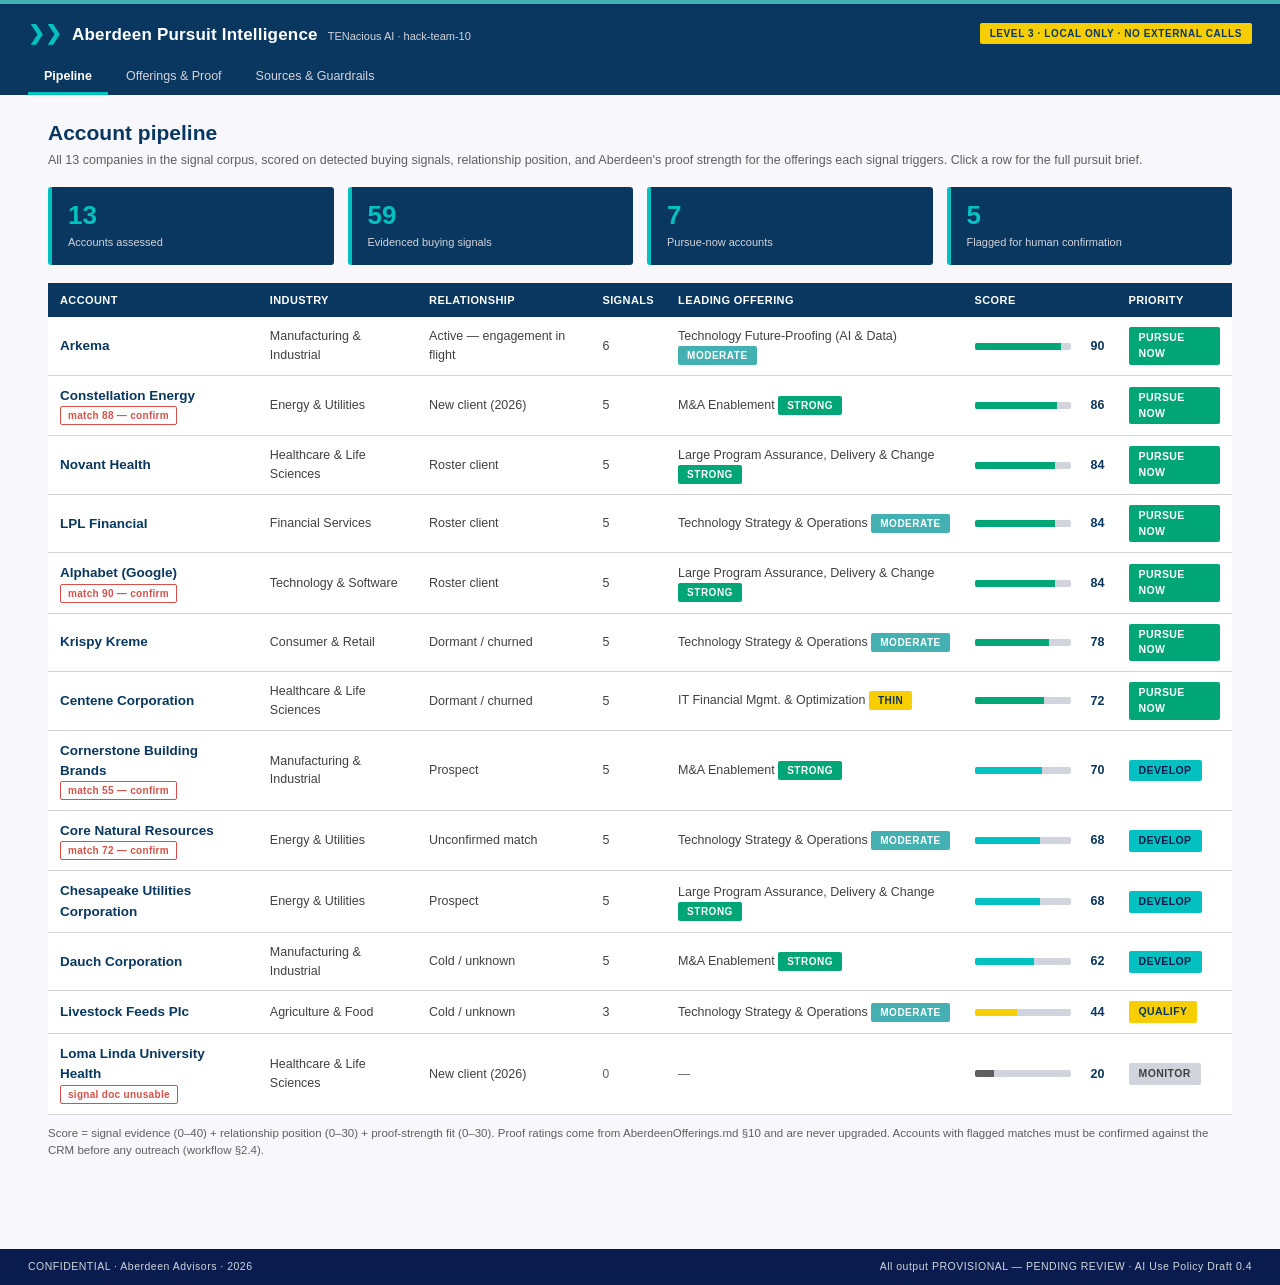
==== app/index.html @ d362ae31 "Add the pursuit intelligence app Working application for the challenge in the root README, built ent" ====
<!DOCTYPE html>
<html lang="en">
<head>
  <meta charset="UTF-8" />
  <meta name="viewport" content="width=device-width, initial-scale=1.0" />
  <title>Aberdeen Pursuit Intelligence</title>
  <link rel="stylesheet" href="styles.css" />
</head>
<body>
  <header class="topbar">
    <div class="topbar-row">
      <div class="brandmark">
        <span class="chev">&#10095;&#10095;</span>
        <h1>Aberdeen Pursuit Intelligence</h1>
        <span class="sub">TENacious AI &middot; hack-team-10</span>
      </div>
      <span class="level3">LEVEL 3 &middot; LOCAL ONLY &middot; NO EXTERNAL CALLS</span>
    </div>
    <nav class="tabs" id="tabs">
      <button class="tab active" data-view="dashboard">Pipeline</button>
      <button class="tab" data-view="offerings">Offerings &amp; Proof</button>
      <button class="tab" data-view="sources">Sources &amp; Guardrails</button>
    </nav>
  </header>

  <main class="container" id="main"></main>

  <footer class="confid">
    <span>CONFIDENTIAL &middot; Aberdeen Advisors &middot; 2026</span>
    <span>All output PROVISIONAL — PENDING REVIEW &middot; AI Use Policy Draft 0.4</span>
  </footer>

  <script src="data-aberdeen.js"></script>
  <script src="data-signals.js"></script>
  <script src="app.js"></script>
</body>
</html>
---- app/styles.css ----
/* Aberdeen Pursuit Intelligence — CURRENT brand system (SKILL.md §2.1)
   Flat, dense, navy-dominant, confident. No shadows, no gradients (except
   where a surface needs separation), no decoration. */

:root {
  --navy: #09375F;
  --navy-dark: #091C4D;
  --navy-mid: #094E78;
  --teal-heritage: #44B0B1;
  --teal-signal: #03C0C1;
  --teal-light: #E7F5F5;
  --amber: #F7CE01;
  --blue-cta: #027BCE;
  --white: #FFFFFF;
  --grey-light: #D1D4DD;
  --body: #404040;
  --grey-dark: #5F5F5F;
  --cyan: #03CBFF;
  --green: #00A676;
  --purple: #BD8CFF;
  --red: #D85049;
  --bg: #F7F7FC;
  --font: "Poppins", "Montserrat", "Segoe UI", Calibri, sans-serif;
}

* { margin: 0; padding: 0; box-sizing: border-box; }

body {
  font-family: var(--font);
  color: var(--body);
  background: var(--bg);
  font-size: 13.5px;
  line-height: 1.5;
}

/* ---------- header ---------- */
.topbar {
  background: var(--navy);
  color: var(--white);
  border-top: 4px solid var(--teal-heritage);
  padding: 14px 28px 0;
}
.topbar-row { display: flex; align-items: center; gap: 16px; }
.brandmark { display: flex; align-items: baseline; gap: 10px; }
.brandmark .chev { color: var(--teal-signal); font-weight: 700; font-size: 20px; }
.brandmark h1 { font-size: 17px; font-weight: 600; letter-spacing: .2px; }
.brandmark .sub { font-size: 11px; color: var(--grey-light); font-weight: 400; }
.level3 {
  margin-left: auto; font-size: 10px; font-weight: 600; letter-spacing: .6px;
  color: var(--navy); background: var(--amber); padding: 3px 10px; border-radius: 2px;
}
.tabs { display: flex; gap: 2px; margin-top: 12px; }
.tab {
  background: transparent; border: none; color: var(--grey-light);
  font-family: var(--font); font-size: 12.5px; font-weight: 500;
  padding: 9px 16px; cursor: pointer; border-bottom: 3px solid transparent;
}
.tab:hover { color: var(--white); }
.tab.active { color: var(--white); border-bottom-color: var(--teal-signal); font-weight: 600; }

.container { max-width: 1240px; margin: 0 auto; padding: 22px 28px 60px; }

/* ---------- generic ---------- */
h2.viewtitle { color: var(--navy); font-size: 21px; font-weight: 600; margin-bottom: 2px; }
.viewsub { color: var(--grey-dark); font-size: 12.5px; margin-bottom: 18px; }
.card {
  background: var(--white); border: 1px solid var(--grey-light);
  border-radius: 3px; padding: 16px 18px; margin-bottom: 14px;
}
.card h3 {
  color: var(--navy); font-size: 13px; font-weight: 600; text-transform: uppercase;
  letter-spacing: .5px; margin-bottom: 10px; padding-bottom: 6px;
  border-bottom: 2px solid var(--teal-heritage);
}
.grid2 { display: grid; grid-template-columns: 1fr 1fr; gap: 14px; align-items: start; }
.grid3 { display: grid; grid-template-columns: repeat(3, 1fr); gap: 14px; }
@media (max-width: 900px) { .grid2, .grid3 { grid-template-columns: 1fr; } }

.muted { color: var(--grey-dark); font-size: 12px; }
.small { font-size: 11.5px; }

/* ---------- chips & badges ---------- */
.chip {
  display: inline-block; font-size: 10px; font-weight: 600; letter-spacing: .4px;
  padding: 2px 8px; border-radius: 2px; text-transform: uppercase; white-space: nowrap;
}
.chip.filing        { background: var(--navy); color: var(--white); }
.chip.pressrelease  { background: var(--navy-mid); color: var(--white); }
.chip.digest        { background: var(--grey-light); color: var(--body); }
.chip.instruction   { background: var(--teal-heritage); color: var(--white); }
.chip.inference     { background: var(--white); color: var(--grey-dark); border: 1px dashed var(--grey-dark); }

.badge {
  display: inline-block; font-size: 10px; font-weight: 700; letter-spacing: .5px;
  padding: 2px 9px; border-radius: 2px;
}
.badge.STRONG   { background: var(--green); color: var(--white); }
.badge.MODERATE { background: var(--teal-heritage); color: var(--white); }
.badge.THIN     { background: var(--amber); color: var(--navy); }
.badge.NONE     { background: var(--red); color: var(--white); }

.tier {
  display: inline-block; font-size: 10.5px; font-weight: 700; letter-spacing: .4px;
  padding: 3px 10px; border-radius: 2px; text-transform: uppercase;
}
.tier.pursue   { background: var(--green); color: var(--white); }
.tier.develop  { background: var(--teal-signal); color: var(--navy-dark); }
.tier.qualify  { background: var(--amber); color: var(--navy); }
.tier.monitor  { background: var(--grey-light); color: var(--body); }

.flag {
  display: inline-block; font-size: 10px; font-weight: 600; color: var(--red);
  border: 1px solid var(--red); padding: 1px 7px; border-radius: 2px; letter-spacing: .3px;
}

.delta-up { color: var(--green); font-weight: 600; }
.delta-down { color: var(--red); font-weight: 600; }
.delta-flat { color: var(--grey-dark); }

/* ---------- dashboard ---------- */
.statrow { display: grid; grid-template-columns: repeat(4, 1fr); gap: 14px; margin-bottom: 18px; }
@media (max-width: 900px) { .statrow { grid-template-columns: repeat(2, 1fr); } }
.stat {
  background: var(--navy); color: var(--white); border-radius: 3px;
  padding: 14px 16px; border-left: 4px solid var(--teal-signal);
}
.stat .v { font-size: 26px; font-weight: 700; color: var(--teal-signal); line-height: 1.15; }
.stat .l { font-size: 11px; color: var(--grey-light); margin-top: 3px; }

table.accounts { width: 100%; border-collapse: collapse; background: var(--white); }
table.accounts th {
  background: var(--navy); color: var(--white); text-align: left;
  font-size: 11px; font-weight: 600; letter-spacing: .4px; text-transform: uppercase;
  padding: 9px 12px;
}
table.accounts td { padding: 10px 12px; border-bottom: 1px solid var(--grey-light); vertical-align: middle; font-size: 12.5px; }
table.accounts tr.acct-row { cursor: pointer; }
table.accounts tr.acct-row:hover td { background: var(--teal-light); }
.acct-name { color: var(--navy); font-weight: 600; font-size: 13.5px; }
.scorebar-wrap { display: flex; align-items: center; gap: 8px; min-width: 130px; }
.scorebar { flex: 1; height: 7px; background: var(--grey-light); border-radius: 2px; overflow: hidden; }
.scorebar > div { height: 100%; }
.scoreval { font-weight: 700; color: var(--navy); width: 26px; text-align: right; }

/* ---------- account detail ---------- */
.backlink {
  background: none; border: none; color: var(--blue-cta); font-family: var(--font);
  font-size: 12.5px; cursor: pointer; padding: 0; margin-bottom: 12px;
}
.acct-header { border-left: 5px solid var(--teal-heritage); padding-left: 16px; margin-bottom: 16px; }
.acct-header h2 { color: var(--navy); font-size: 24px; font-weight: 600; }
.acct-header .meta { display: flex; flex-wrap: wrap; gap: 8px; margin-top: 6px; align-items: center; }
.playline { margin-top: 8px; font-size: 13.5px; color: var(--navy); font-weight: 500; }
.playline b { color: var(--teal-signal); }

.scorebreak { display: flex; gap: 0; border: 1px solid var(--grey-light); border-radius: 3px; overflow: hidden; margin-bottom: 14px; }
.scorebreak .seg { flex: 1; padding: 10px 14px; background: var(--white); border-right: 1px solid var(--grey-light); }
.scorebreak .seg:last-child { border-right: none; }
.scorebreak .seg .n { font-size: 20px; font-weight: 700; color: var(--navy); }
.scorebreak .seg .cap { font-size: 10.5px; color: var(--grey-dark); text-transform: uppercase; letter-spacing: .4px; }
.scorebreak .seg.total { background: var(--navy); }
.scorebreak .seg.total .n { color: var(--teal-signal); }
.scorebreak .seg.total .cap { color: var(--grey-light); }

.signal { border: 1px solid var(--grey-light); border-left: 4px solid var(--teal-heritage); border-radius: 2px; padding: 12px 14px; margin-bottom: 10px; background: var(--white); }
.signal .sig-head { display: flex; align-items: center; gap: 8px; flex-wrap: wrap; }
.signal .sig-title { font-weight: 600; color: var(--navy); font-size: 13.5px; }
.signal .evidence { margin-top: 5px; }
.signal .quote {
  margin-top: 7px; padding: 7px 12px; background: var(--teal-light);
  border-left: 3px solid var(--teal-signal); font-style: italic; font-size: 12.5px;
}
.signal .maps { margin-top: 7px; font-size: 12px; }
.signal .maps b { color: var(--navy-mid); }
.sig-src { font-size: 10.5px; color: var(--grey-dark); margin-left: auto; }

.finrow { display: flex; flex-wrap: wrap; gap: 10px; margin-bottom: 4px; }
.fin {
  background: var(--white); border: 1px solid var(--grey-light); border-radius: 2px;
  padding: 8px 12px; min-width: 120px;
}
.fin .fl { font-size: 10.5px; color: var(--grey-dark); text-transform: uppercase; letter-spacing: .3px; }
.fin .fv { font-size: 16px; font-weight: 700; color: var(--navy); }
.fin .fd { font-size: 11px; }

.offer-rec { border: 1px solid var(--grey-light); border-radius: 2px; padding: 12px 14px; margin-bottom: 10px; background: var(--white); }
.offer-rec .oh { display: flex; align-items: center; gap: 10px; flex-wrap: wrap; }
.offer-rec .oname { font-weight: 600; color: var(--navy); }
.offer-rec .osub { font-size: 11.5px; color: var(--grey-dark); }
.cred { margin-top: 8px; padding: 8px 12px; background: var(--bg); border-left: 3px solid var(--navy-mid); font-size: 12px; }
.cred .ct { color: var(--grey-dark); font-size: 11px; margin-top: 2px; }
.inflight { color: var(--red); font-weight: 600; font-size: 10.5px; letter-spacing: .3px; }

.gap {
  padding: 8px 12px; background: #FDF6DA; border: 1px solid var(--amber);
  border-radius: 2px; font-size: 12px; margin-bottom: 8px;
}
.gap b { color: var(--navy); }

dl.kv { display: grid; grid-template-columns: 160px 1fr; row-gap: 7px; column-gap: 12px; }
dl.kv dt { color: var(--grey-dark); font-size: 11.5px; text-transform: uppercase; letter-spacing: .3px; padding-top: 1px; }
dl.kv dd { font-size: 12.5px; }
.empty-field { color: var(--grey-dark); font-style: italic; }
.empty-field::before { content: "— "; }

.rolechips { display: flex; flex-wrap: wrap; gap: 6px; margin-top: 6px; }
.rolechip { background: var(--teal-light); color: var(--navy); font-size: 11px; font-weight: 500; padding: 3px 10px; border-radius: 10px; }

/* ---------- outreach ---------- */
.controls { display: flex; flex-wrap: wrap; gap: 12px; margin-bottom: 14px; align-items: flex-end; }
.control label { display: block; font-size: 10.5px; color: var(--grey-dark); text-transform: uppercase; letter-spacing: .4px; margin-bottom: 3px; }
.control select {
  font-family: var(--font); font-size: 12.5px; color: var(--body);
  padding: 7px 10px; border: 1px solid var(--grey-light); border-radius: 2px; background: var(--white);
  min-width: 180px;
}
.btn {
  font-family: var(--font); font-size: 12.5px; font-weight: 600; cursor: pointer;
  border: none; border-radius: 2px; padding: 9px 18px;
}
.btn.primary { background: var(--navy); color: var(--white); }
.btn.primary:hover { background: var(--navy-mid); }
.btn.ghost { background: var(--white); color: var(--navy); border: 1px solid var(--navy); }

.provisional {
  display: flex; align-items: center; gap: 10px;
  background: var(--amber); color: var(--navy); font-weight: 700; font-size: 11px;
  letter-spacing: .6px; padding: 7px 14px; border-radius: 2px 2px 0 0;
}
.draft {
  background: var(--white); border: 1px solid var(--amber); border-top: none;
  padding: 18px 22px; font-size: 13px; white-space: pre-wrap;
  font-family: var(--font); border-radius: 0 0 2px 2px;
}
.draft-meta { font-size: 11px; color: var(--grey-dark); margin-top: 8px; }

/* ---------- sources view ---------- */
table.srcs { width: 100%; border-collapse: collapse; background: var(--white); font-size: 12px; }
table.srcs th { background: var(--navy-mid); color: var(--white); text-align: left; padding: 8px 10px; font-size: 10.5px; text-transform: uppercase; letter-spacing: .4px; }
table.srcs td { padding: 8px 10px; border-bottom: 1px solid var(--grey-light); vertical-align: top; }

.guardrail { display: flex; gap: 10px; padding: 8px 0; border-bottom: 1px dotted var(--grey-light); font-size: 12.5px; }
.guardrail .gnum {
  flex: none; width: 22px; height: 22px; border-radius: 50%;
  background: var(--navy); color: var(--white); font-size: 11px; font-weight: 700;
  display: flex; align-items: center; justify-content: center;
}

footer.confid {
  margin-top: 30px; padding: 10px 28px; background: var(--navy-dark); color: var(--grey-light);
  font-size: 10.5px; letter-spacing: .5px; display: flex; justify-content: space-between;
}
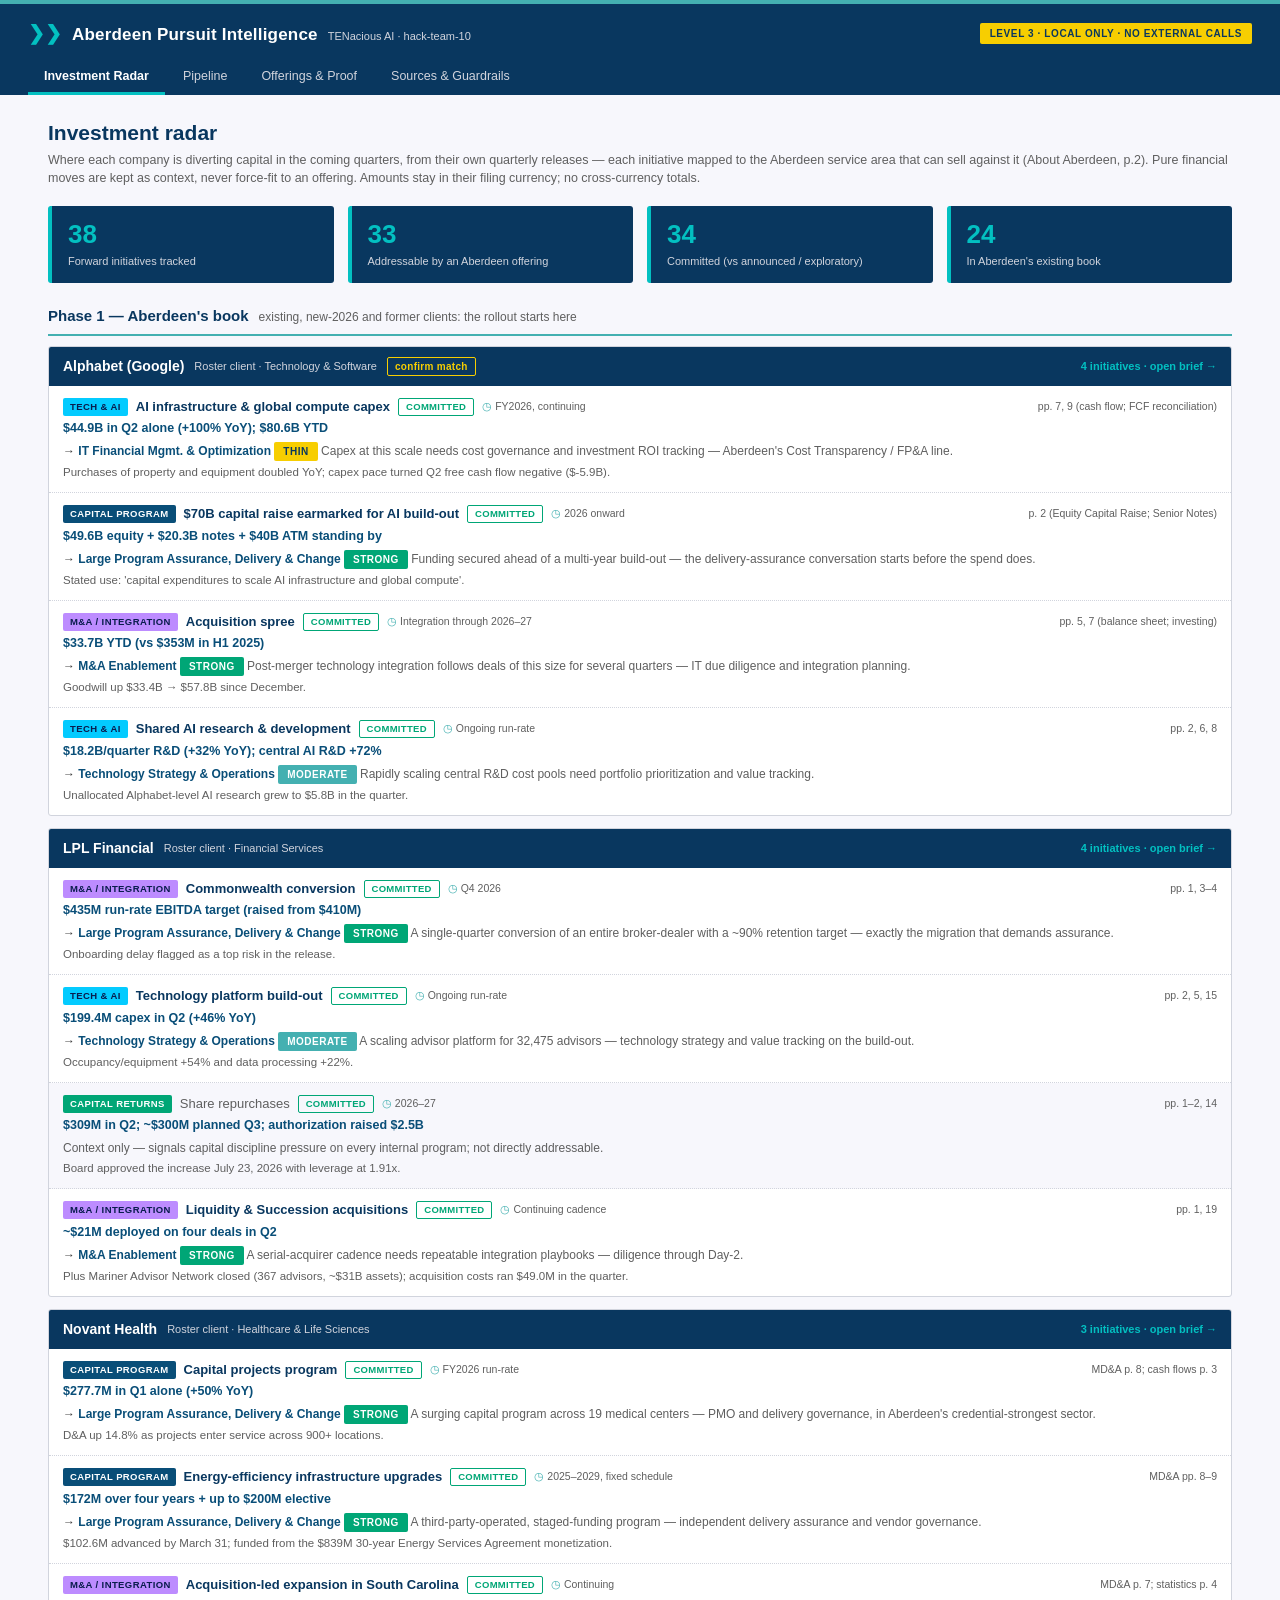
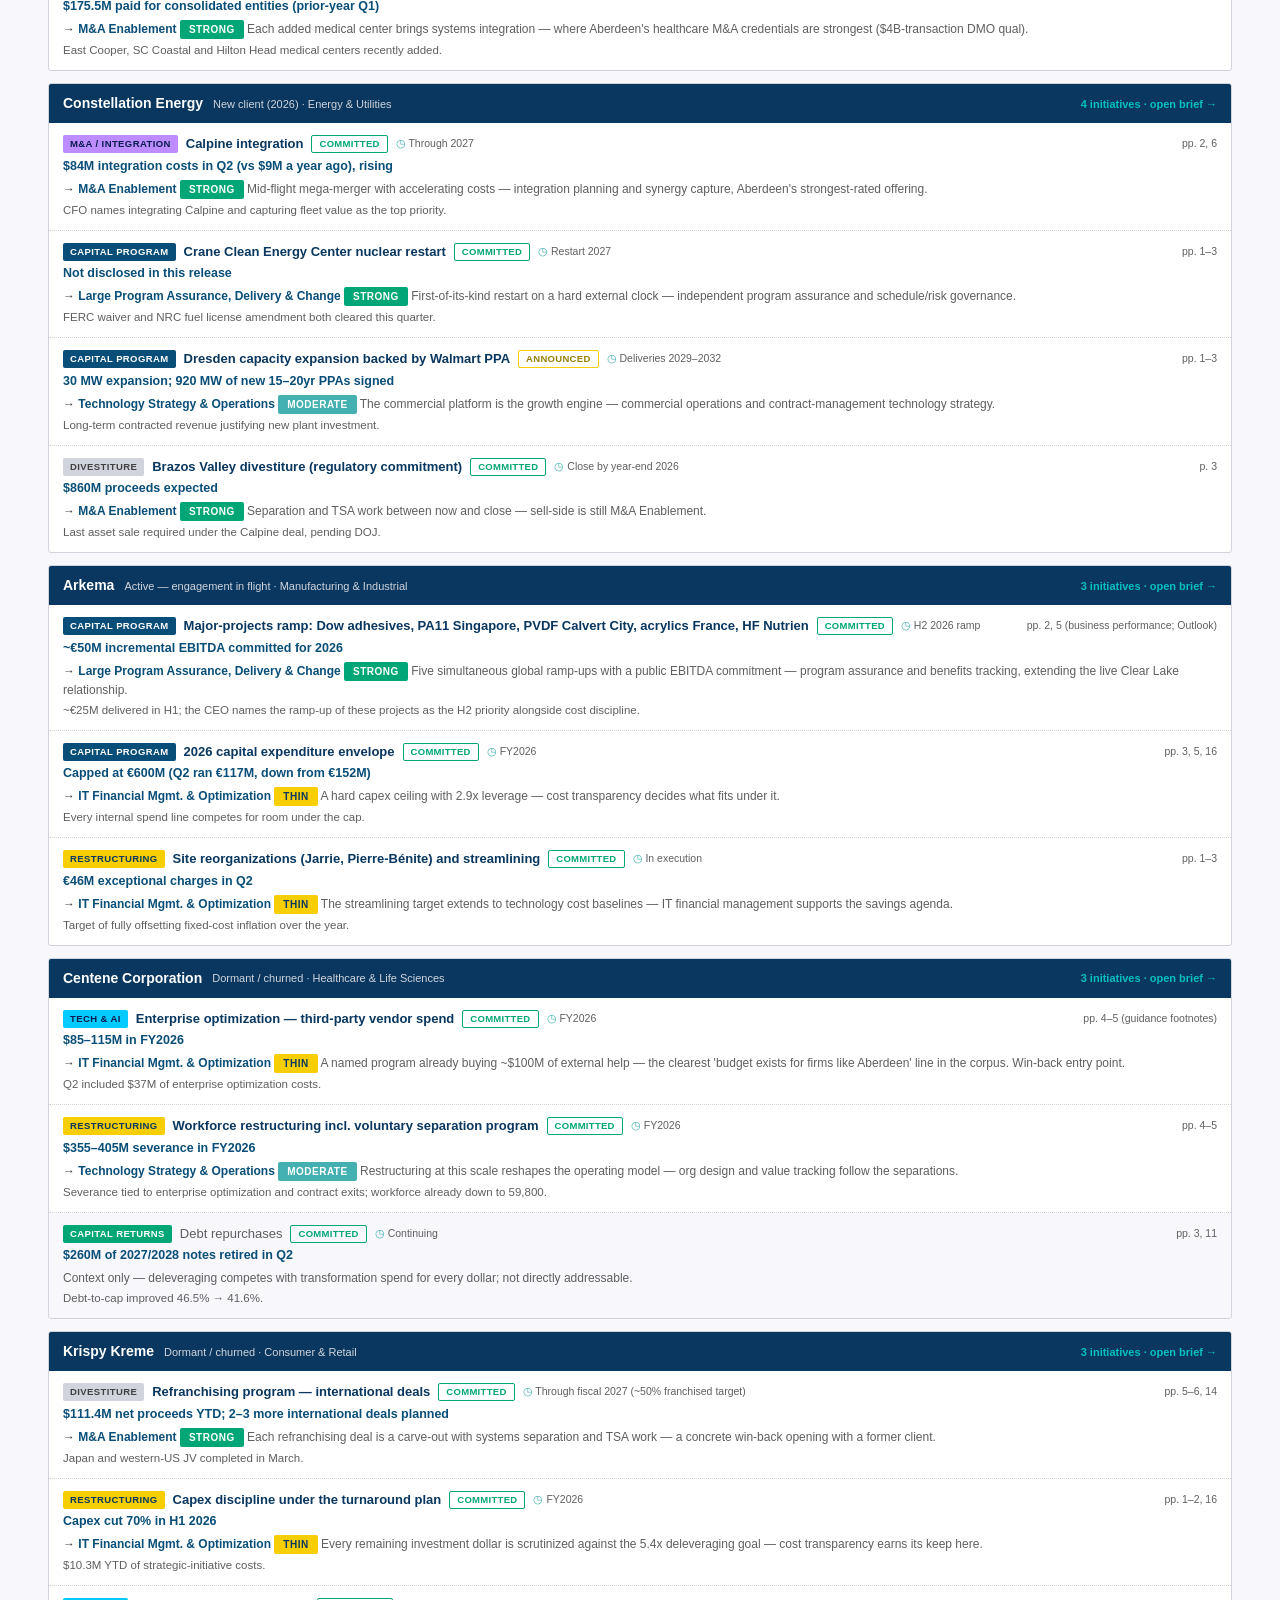
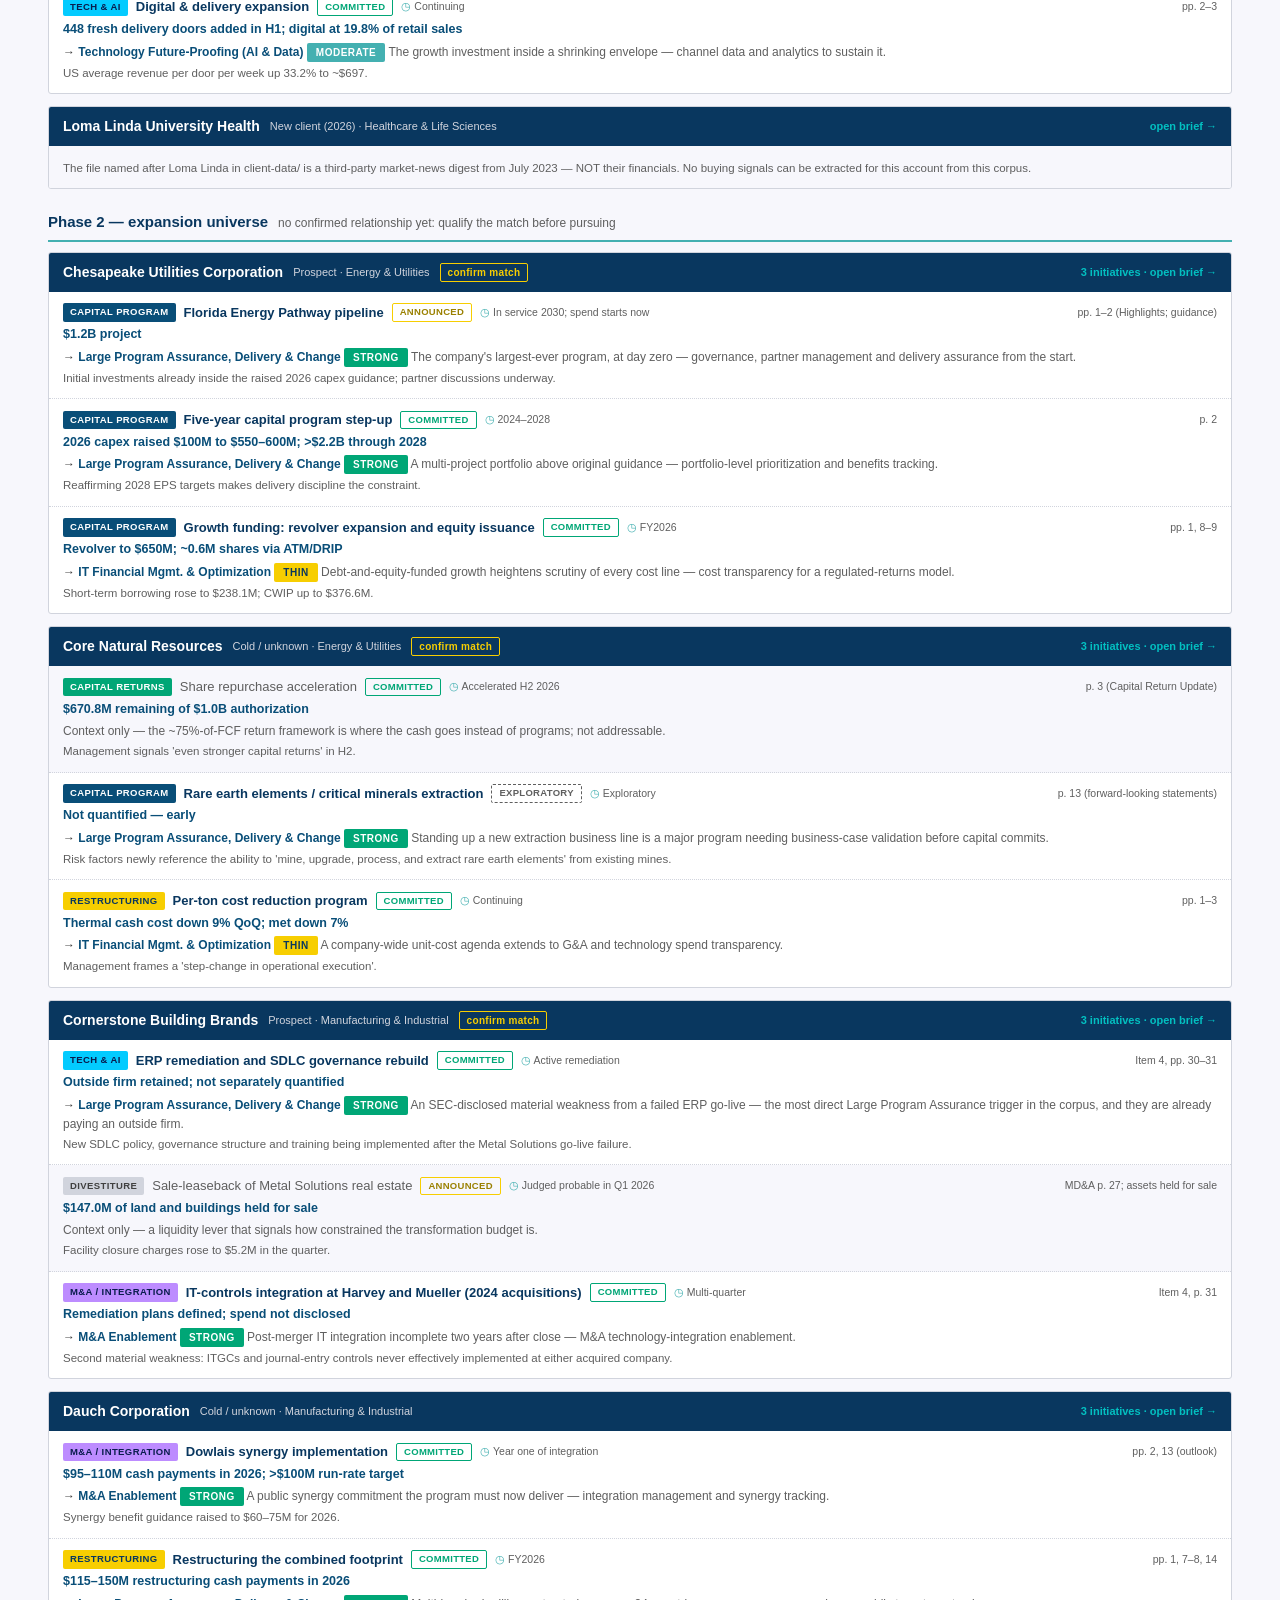
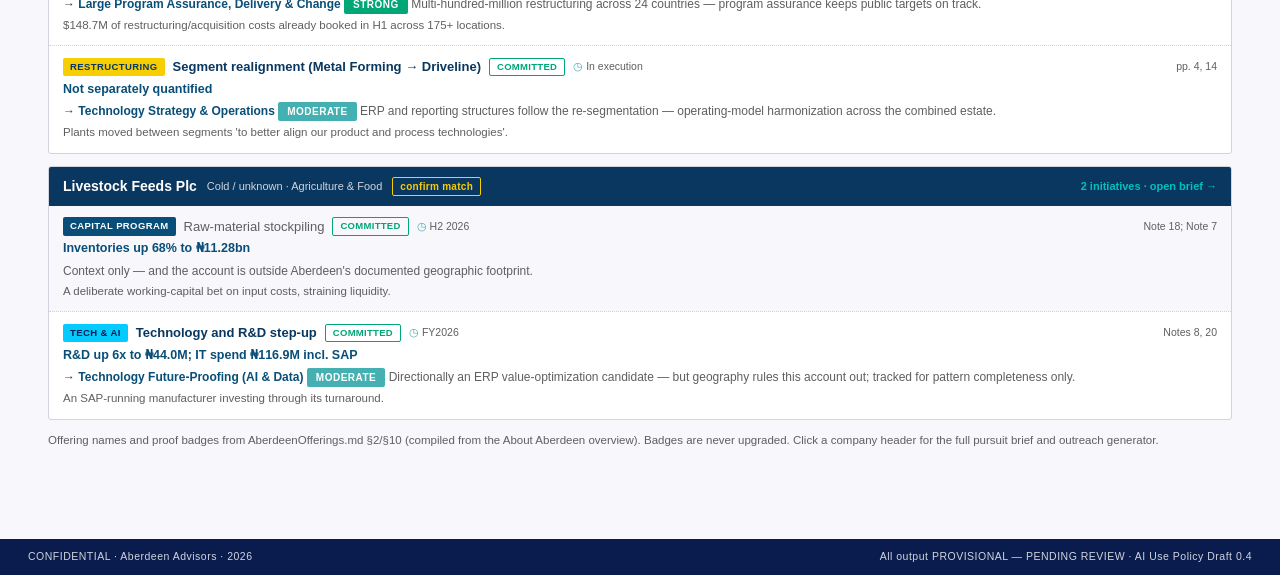
==== commit 43fc66ce: "Add the Investment Radar as the app's lead view New perspective per the team direction: track where " ====
--- a/app/index.html
+++ b/app/index.html
@@ -17,7 +17,8 @@
       <span class="level3">LEVEL 3 &middot; LOCAL ONLY &middot; NO EXTERNAL CALLS</span>
     </div>
     <nav class="tabs" id="tabs">
-      <button class="tab active" data-view="dashboard">Pipeline</button>
+      <button class="tab active" data-view="invest">Investment Radar</button>
+      <button class="tab" data-view="dashboard">Pipeline</button>
       <button class="tab" data-view="offerings">Offerings &amp; Proof</button>
       <button class="tab" data-view="sources">Sources &amp; Guardrails</button>
     </nav>
@@ -32,6 +33,7 @@
 
   <script src="data-aberdeen.js"></script>
   <script src="data-signals.js"></script>
+  <script src="data-investments.js"></script>
   <script src="app.js"></script>
 </body>
 </html>
--- a/app/styles.css
+++ b/app/styles.css
@@ -206,6 +206,60 @@
 .rolechips { display: flex; flex-wrap: wrap; gap: 6px; margin-top: 6px; }
 .rolechip { background: var(--teal-light); color: var(--navy); font-size: 11px; font-weight: 500; padding: 3px 10px; border-radius: 10px; }
 
+/* ---------- investment radar ---------- */
+.phasehead {
+  display: flex; align-items: baseline; gap: 10px; margin: 22px 0 10px;
+  padding-bottom: 6px; border-bottom: 2px solid var(--teal-heritage);
+}
+.phasehead h3 { color: var(--navy); font-size: 15px; font-weight: 600; }
+.phasehead .muted { font-size: 12px; }
+
+.inv-card {
+  background: var(--white); border: 1px solid var(--grey-light); border-radius: 3px;
+  margin-bottom: 12px; overflow: hidden;
+}
+.inv-card .inv-head {
+  display: flex; align-items: center; gap: 10px; flex-wrap: wrap;
+  background: var(--navy); color: var(--white); padding: 9px 14px; cursor: pointer;
+}
+.inv-card .inv-head:hover { background: var(--navy-mid); }
+.inv-card .inv-head .nm { font-weight: 600; font-size: 14px; }
+.inv-card .inv-head .bk { font-size: 11px; color: var(--grey-light); }
+.inv-card .inv-head .cnt { margin-left: auto; font-size: 11px; color: var(--teal-signal); font-weight: 600; }
+
+.inv-item { padding: 11px 14px; border-bottom: 1px dotted var(--grey-light); }
+.inv-item:last-child { border-bottom: none; }
+.inv-item .row1 { display: flex; align-items: center; gap: 8px; flex-wrap: wrap; }
+.inv-item .init { font-weight: 600; color: var(--navy); font-size: 13px; }
+.inv-item .amt { color: var(--navy-mid); font-weight: 700; font-size: 12.5px; }
+.inv-item .angle { margin-top: 4px; font-size: 12px; }
+.inv-item .angle b { color: var(--navy-mid); }
+.inv-item .ev { margin-top: 3px; font-size: 11.5px; color: var(--grey-dark); }
+.inv-item.ctx { background: var(--bg); }
+.inv-item.ctx .init { color: var(--grey-dark); font-weight: 500; }
+
+.itype {
+  display: inline-block; font-size: 9.5px; font-weight: 700; letter-spacing: .4px;
+  padding: 2px 7px; border-radius: 2px; text-transform: uppercase; white-space: nowrap;
+}
+.itype.tech-ai         { background: var(--cyan); color: var(--navy-dark); }
+.itype.capital-program { background: var(--navy-mid); color: var(--white); }
+.itype.ma-integration  { background: var(--purple); color: var(--navy-dark); }
+.itype.restructuring   { background: var(--amber); color: var(--navy); }
+.itype.capital-returns { background: var(--green); color: var(--white); }
+.itype.divestiture     { background: var(--grey-light); color: var(--body); }
+
+.istatus {
+  display: inline-block; font-size: 9.5px; font-weight: 600; letter-spacing: .3px;
+  padding: 1px 7px; border-radius: 2px; text-transform: uppercase;
+}
+.istatus.committed   { border: 1px solid var(--green); color: var(--green); }
+.istatus.announced   { border: 1px solid var(--amber); color: #9a8000; }
+.istatus.exploratory { border: 1px dashed var(--grey-dark); color: var(--grey-dark); }
+
+.hzn { font-size: 10.5px; color: var(--grey-dark); white-space: nowrap; }
+.hzn::before { content: "◷ "; color: var(--teal-heritage); }
+
 /* ---------- outreach ---------- */
 .controls { display: flex; flex-wrap: wrap; gap: 12px; margin-bottom: 14px; align-items: flex-end; }
 .control label { display: block; font-size: 10.5px; color: var(--grey-dark); text-transform: uppercase; letter-spacing: .4px; margin-bottom: 3px; }
@@ -250,3 +304,27 @@
   margin-top: 30px; padding: 10px 28px; background: var(--navy-dark); color: var(--grey-light);
   font-size: 10.5px; letter-spacing: .5px; display: flex; justify-content: space-between;
 }
+
+/* --- focus visibility -----------------------------------------------------
+   There were no :focus rules at all, so a keyboard user had no way to tell
+   where they were. Teal outline, offset so it reads against both the white
+   table and the teal-light hover state. */
+:focus-visible {
+  outline: 2px solid var(--teal-signal, #03C0C1);
+  outline-offset: 2px;
+}
+table.accounts tr.acct-row:focus-visible {
+  outline: 2px solid var(--teal-signal, #03C0C1);
+  outline-offset: -2px;
+}
+table.accounts tr.acct-row:focus-visible td { background: var(--teal-light); }
+
+/* --- wide tables scroll instead of breaking the page ----------------------
+   The pipeline table is 7 columns with long offering names. Below roughly
+   900px it forced horizontal overflow on <body>; now it scrolls in its own
+   box and the page never does. */
+.table-scroll { overflow-x: auto; -webkit-overflow-scrolling: touch; }
+table.accounts, table.srcs { min-width: 720px; }
+@media (max-width: 720px) {
+  table.accounts, table.srcs { min-width: 640px; }
+}
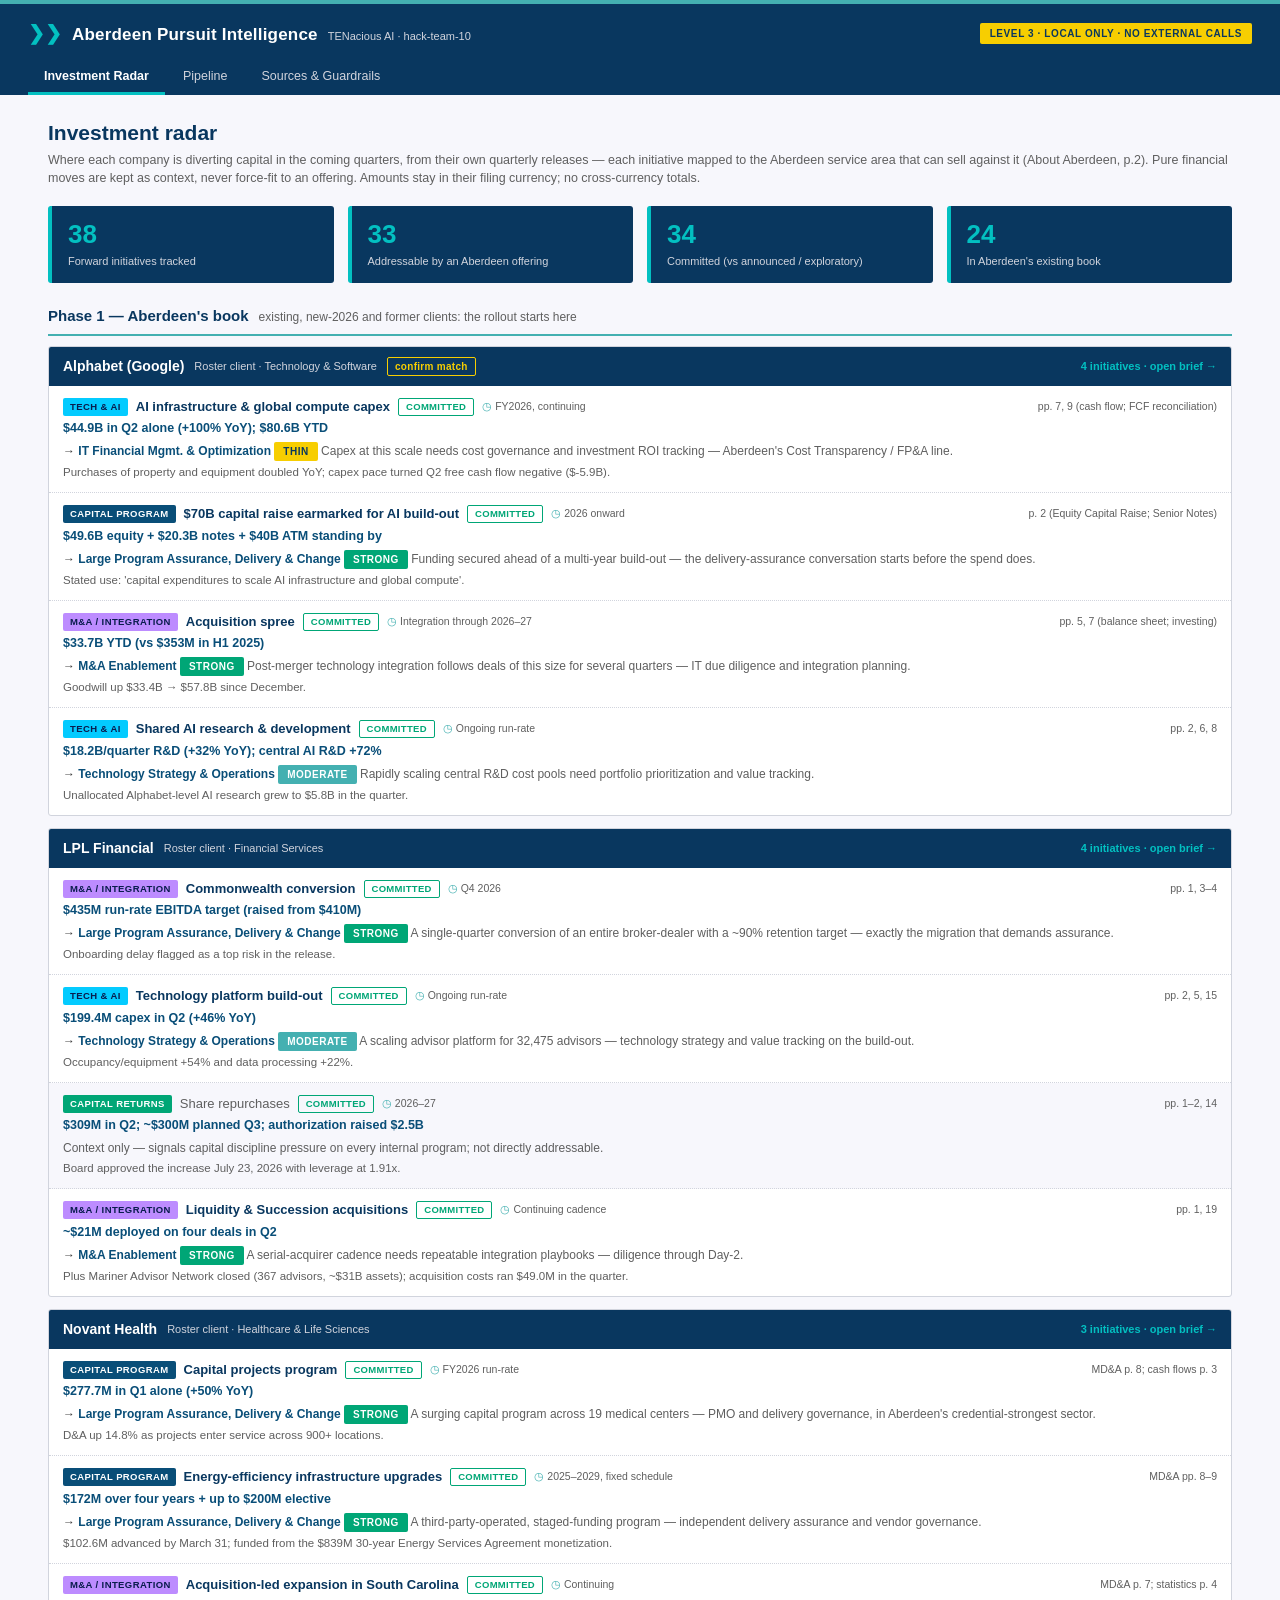
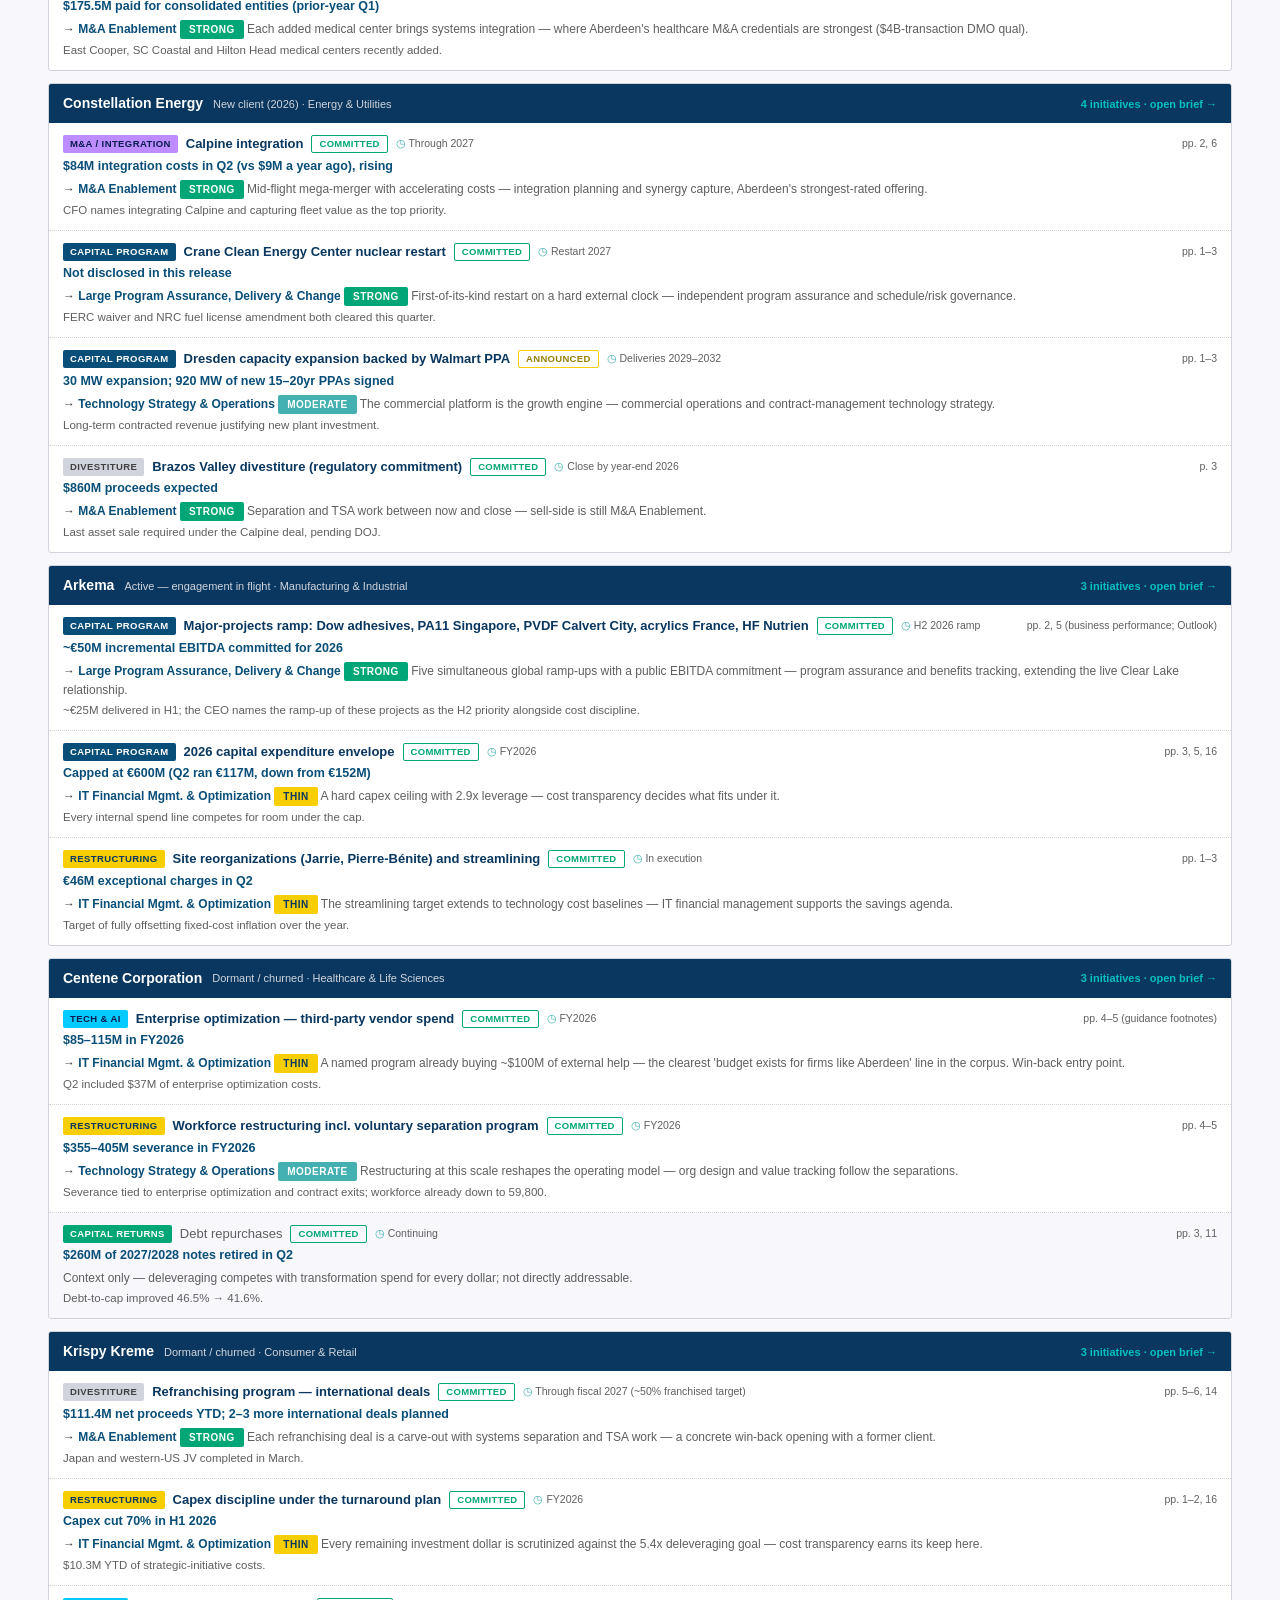
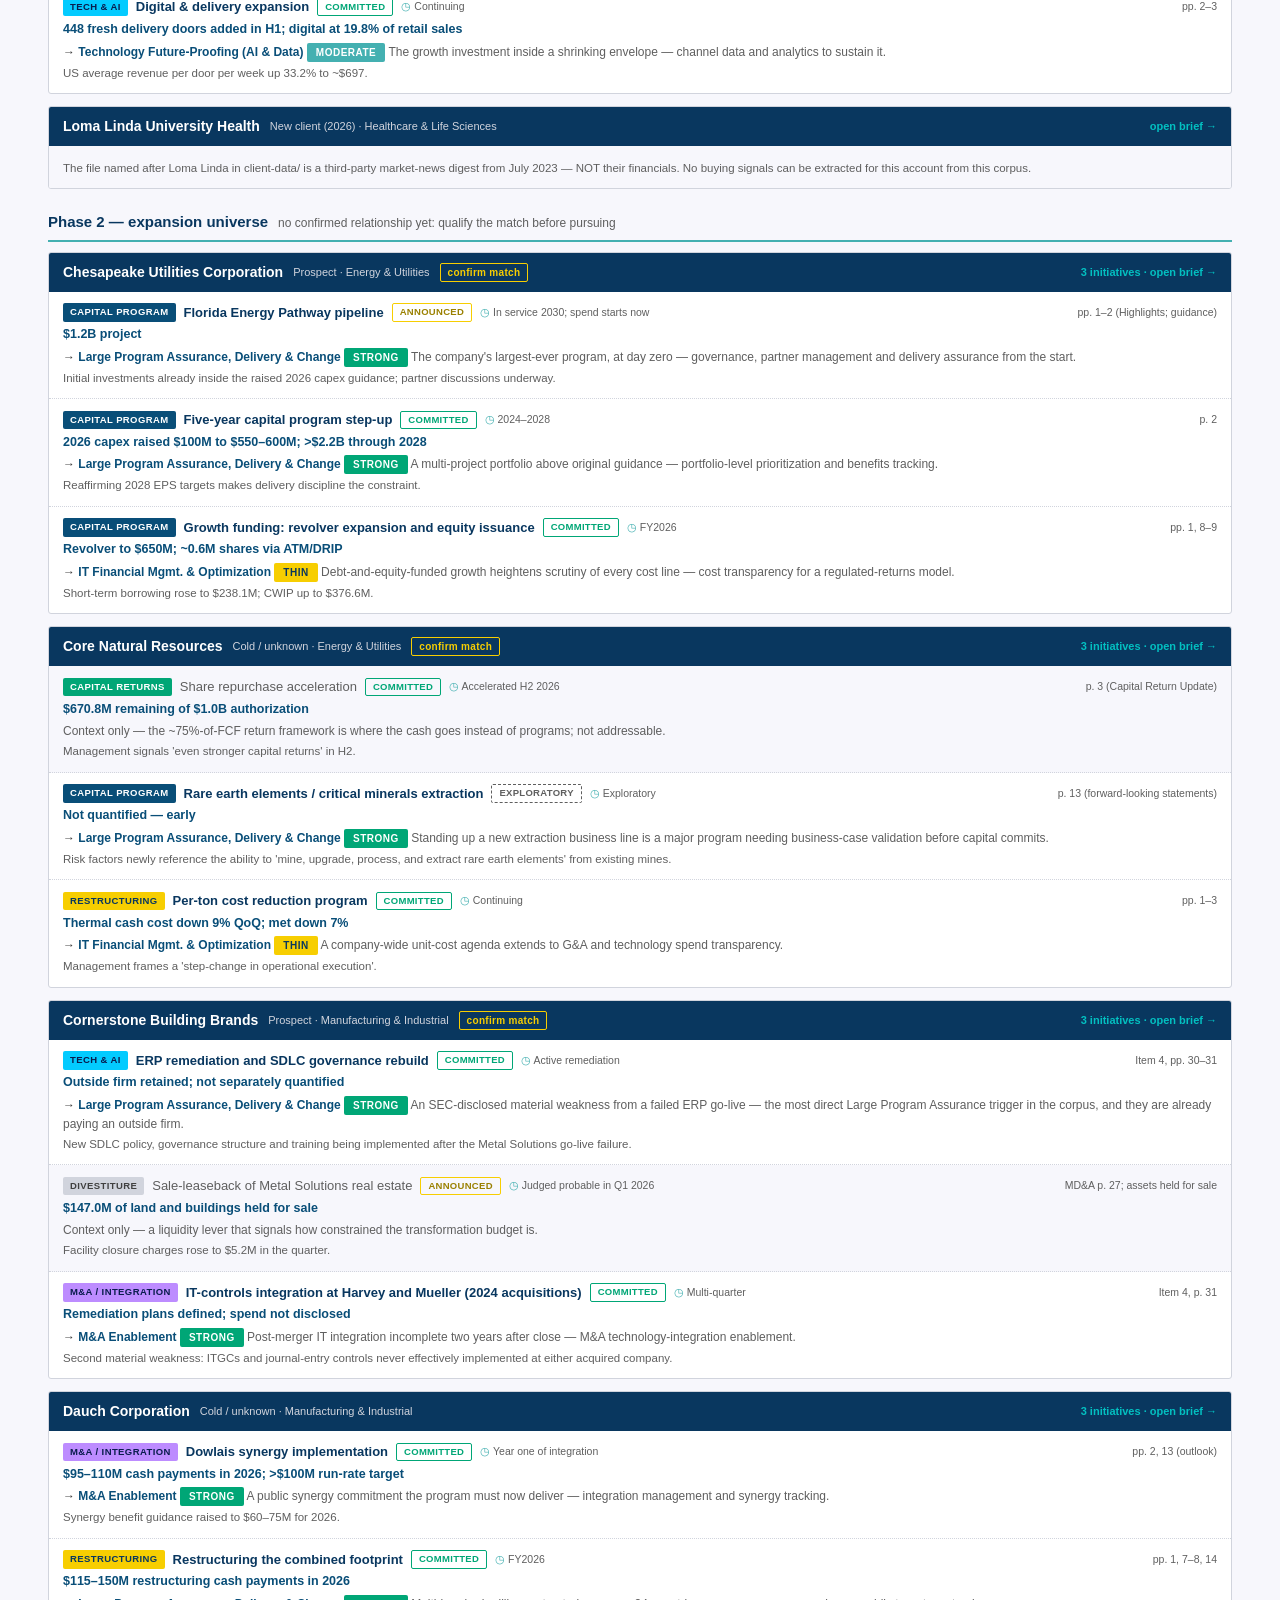
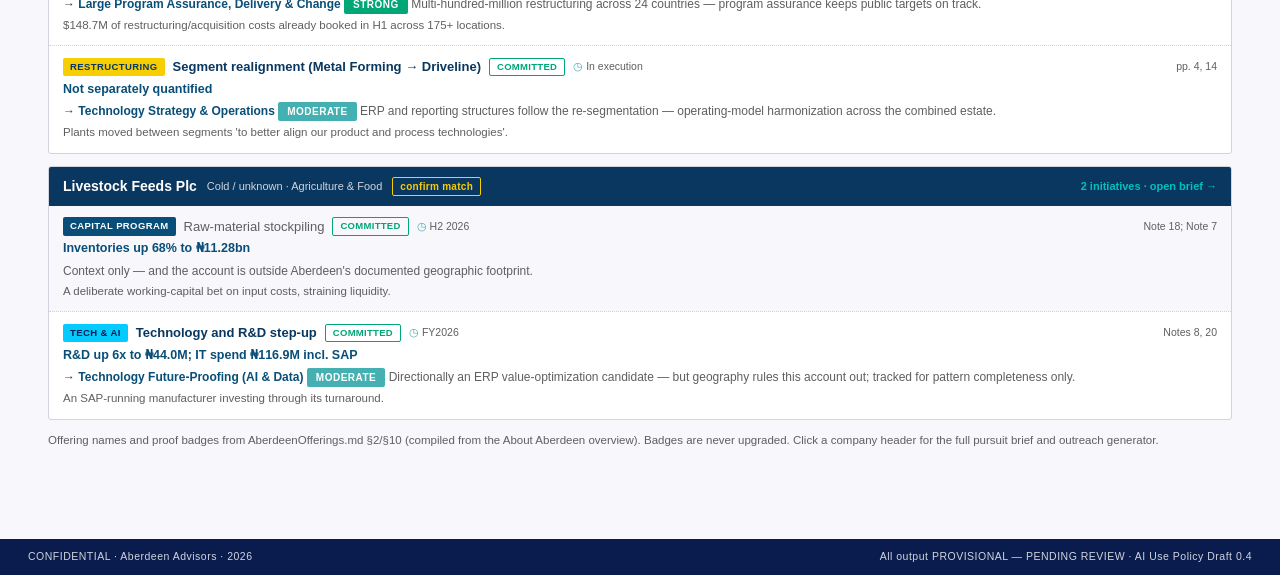
==== commit 9a39f523: "﻿Remove the Offerings & Proof tab Team decision: the standalone tab is unnecessary. Offering badges," ====
--- a/app/index.html
+++ b/app/index.html
@@ -19,7 +19,6 @@
     <nav class="tabs" id="tabs">
       <button class="tab active" data-view="invest">Investment Radar</button>
       <button class="tab" data-view="dashboard">Pipeline</button>
-      <button class="tab" data-view="offerings">Offerings &amp; Proof</button>
       <button class="tab" data-view="sources">Sources &amp; Guardrails</button>
     </nav>
   </header>
--- a/app/styles.css
+++ b/app/styles.css
@@ -223,6 +223,10 @@
   background: var(--navy); color: var(--white); padding: 9px 14px; cursor: pointer;
 }
 .inv-card .inv-head:hover { background: var(--navy-mid); }
+.inv-card .inv-head:focus-visible {
+  background: var(--navy-mid);
+  outline: 2px solid var(--teal-signal); outline-offset: -2px;
+}
 .inv-card .inv-head .nm { font-weight: 600; font-size: 14px; }
 .inv-card .inv-head .bk { font-size: 11px; color: var(--grey-light); }
 .inv-card .inv-head .cnt { margin-left: auto; font-size: 11px; color: var(--teal-signal); font-weight: 600; }
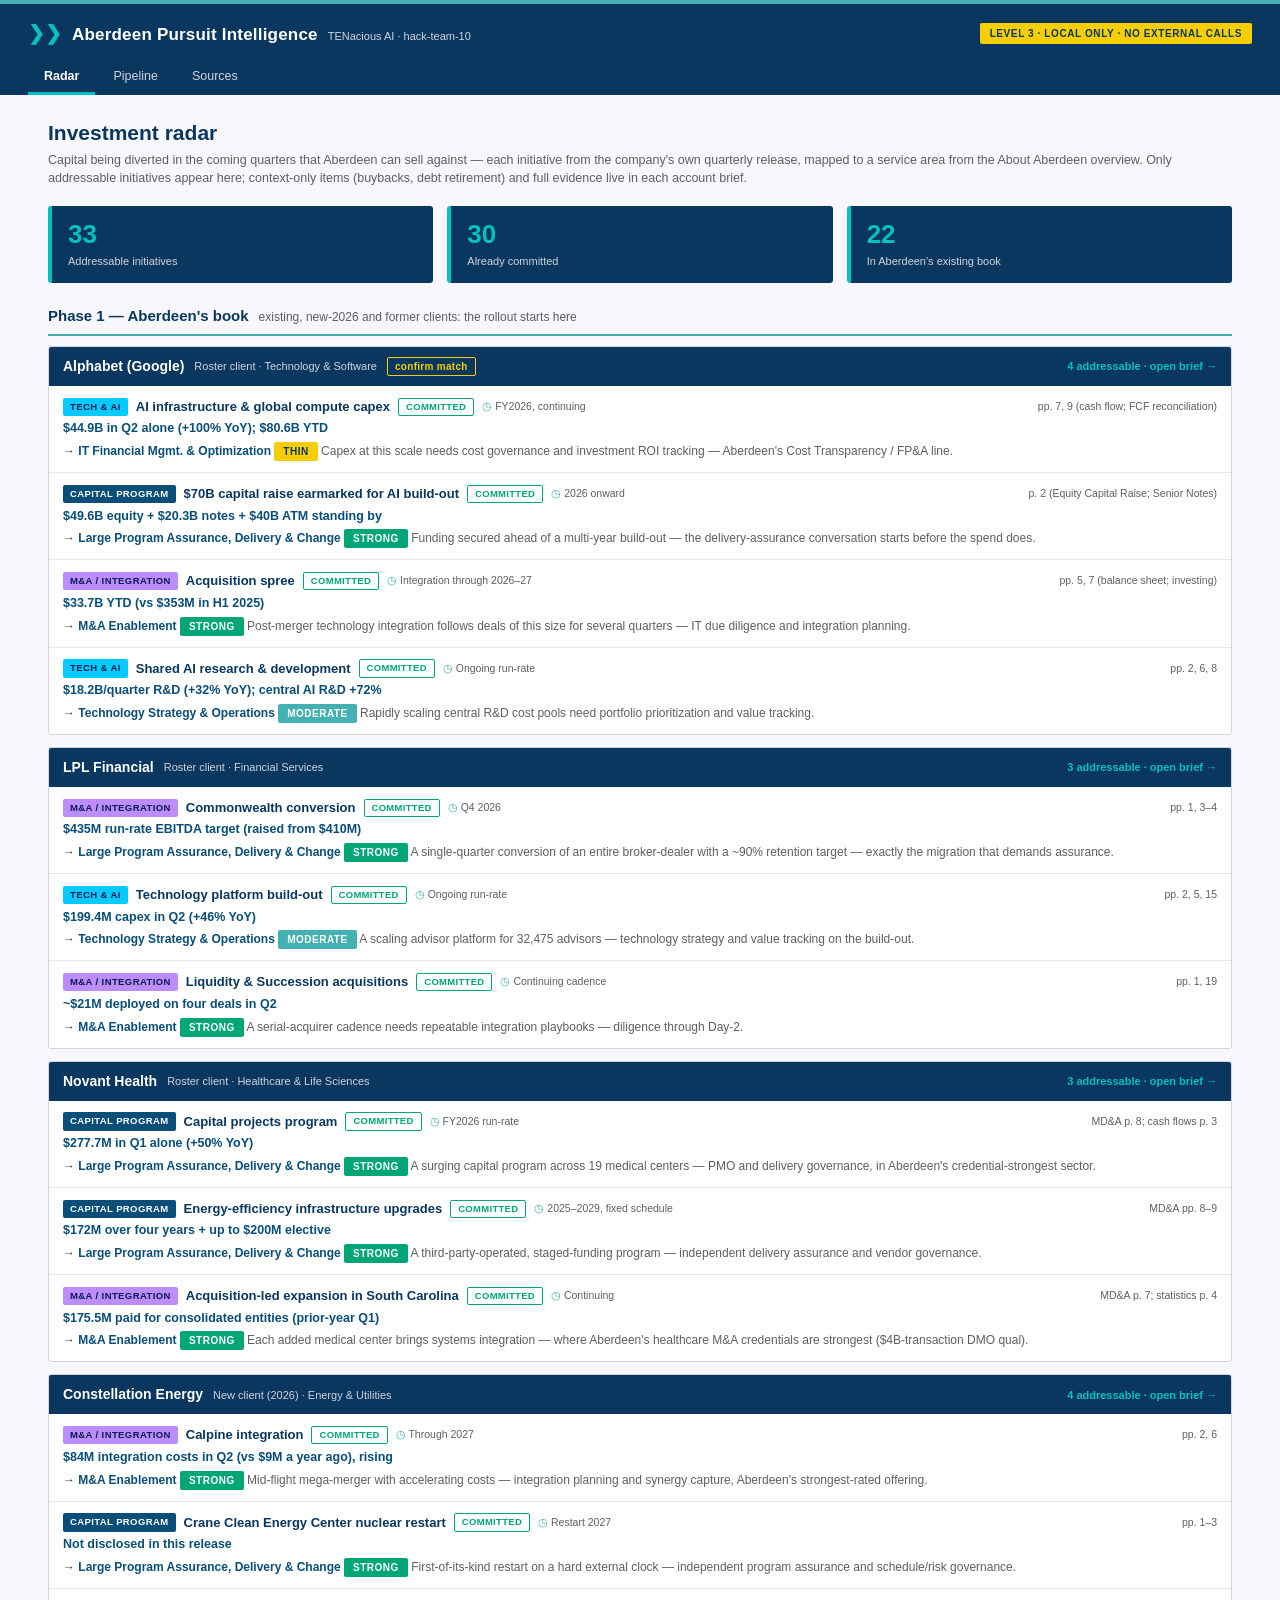
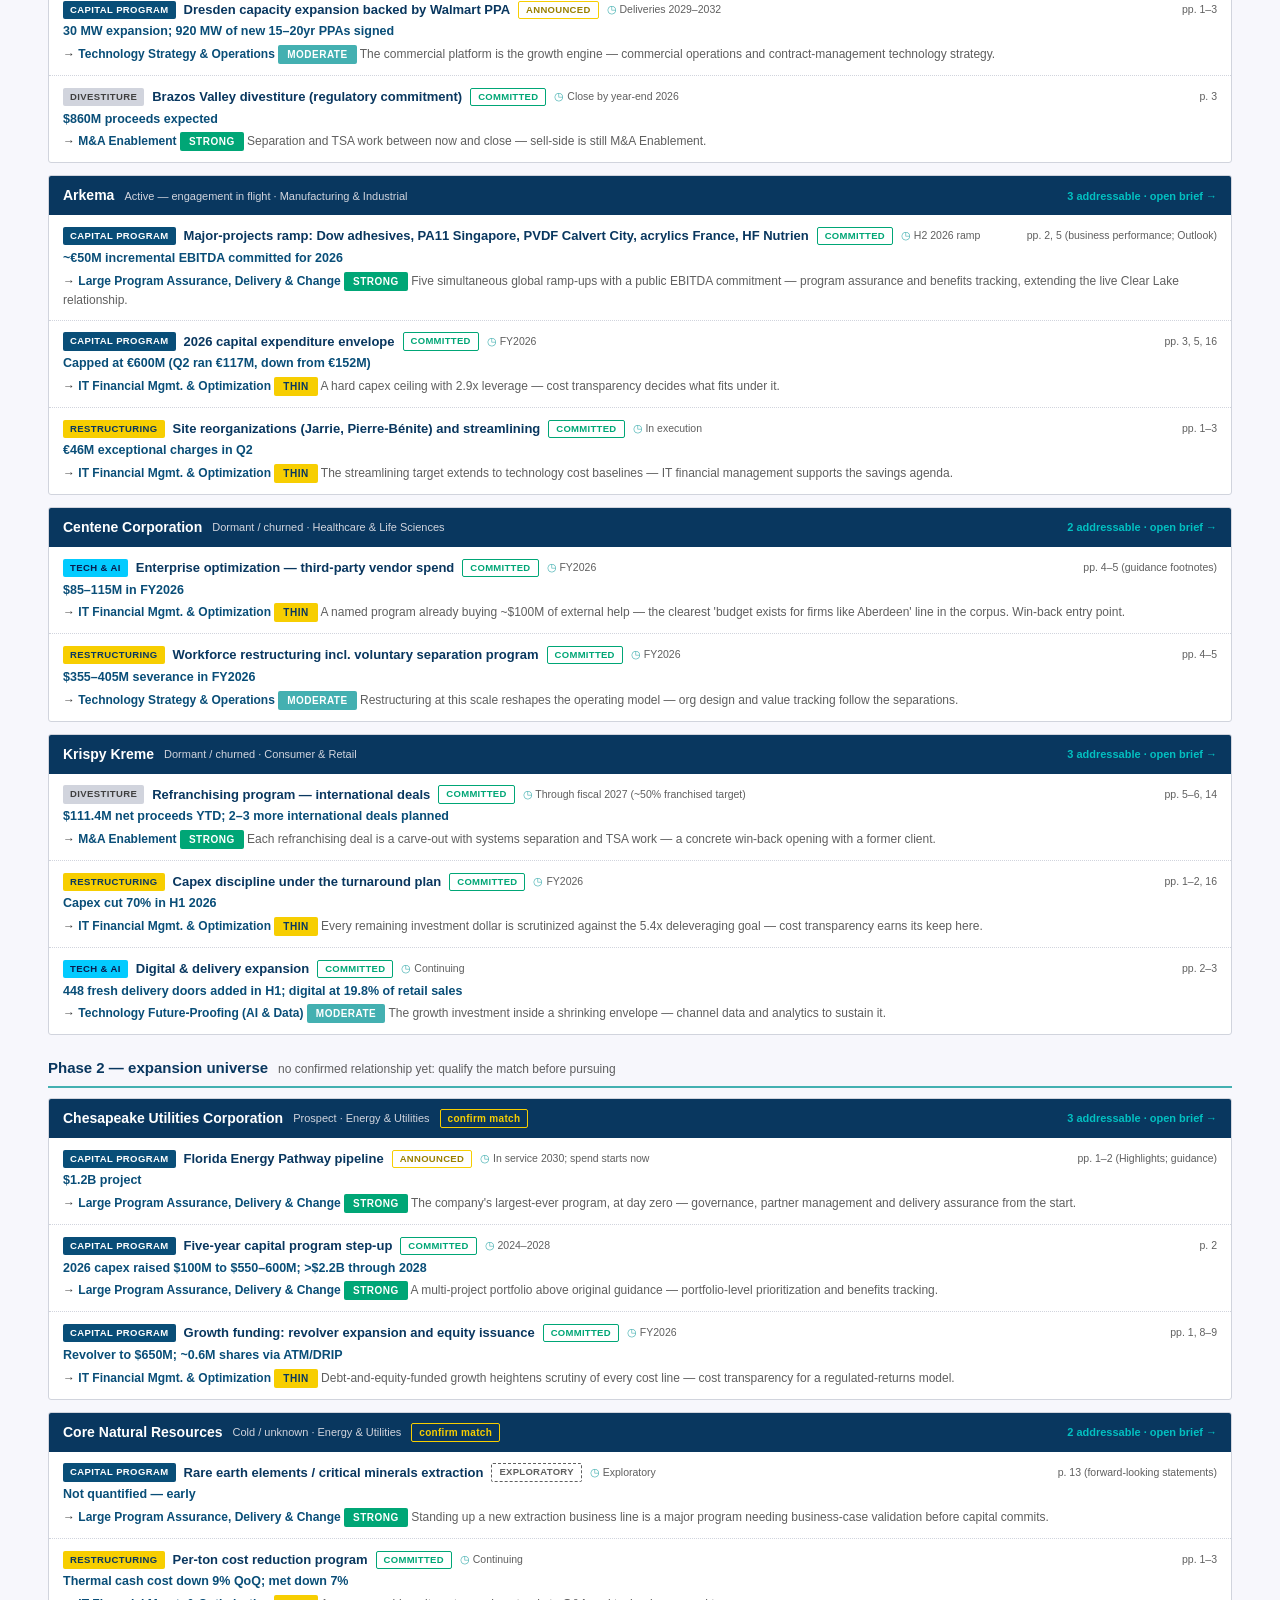
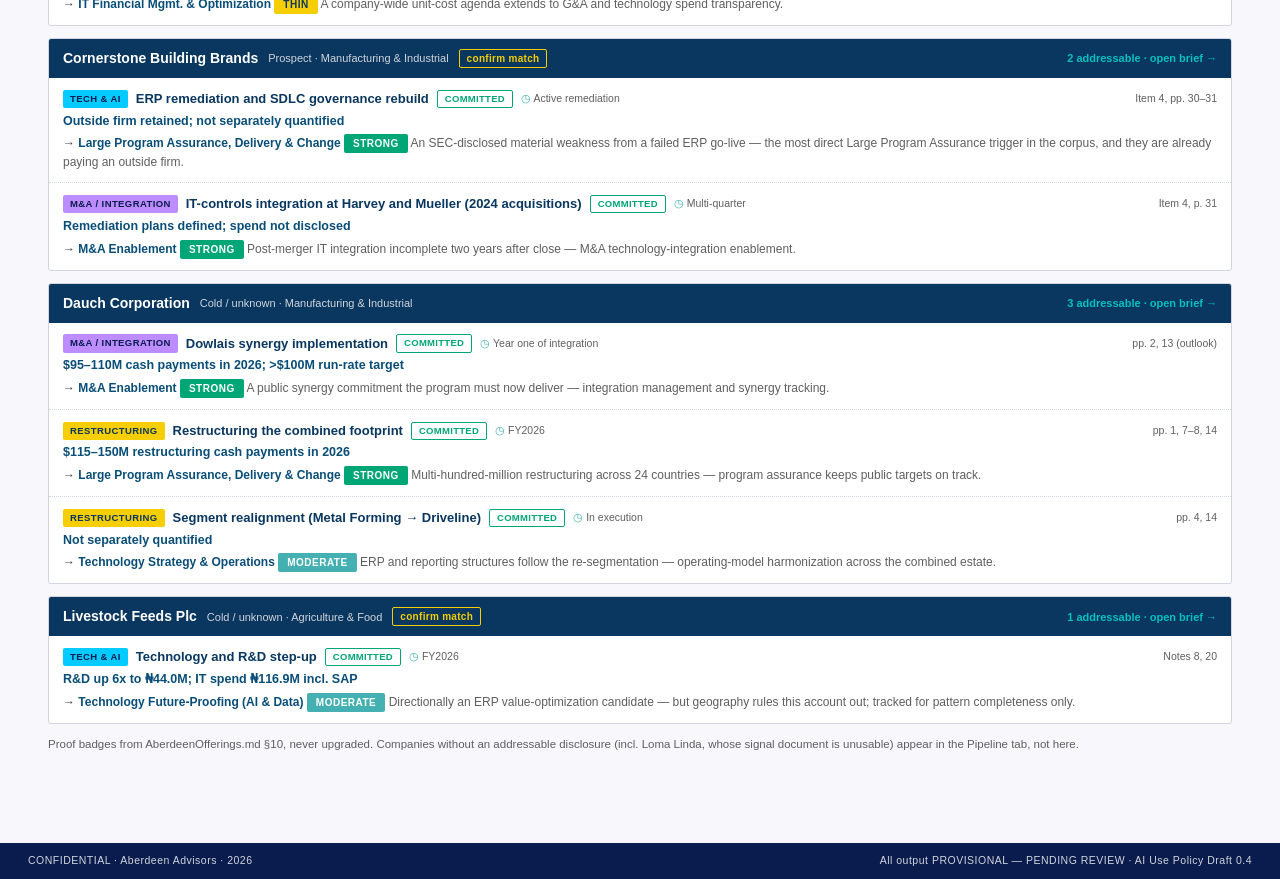
==== commit 4ca14eac: "Shorten tab labels to Radar / Pipeline / Sources Co-Authored-By: Claude Fable 5 <noreply@anthropic.c" ====
--- a/app/index.html
+++ b/app/index.html
@@ -17,9 +17,9 @@
       <span class="level3">LEVEL 3 &middot; LOCAL ONLY &middot; NO EXTERNAL CALLS</span>
     </div>
     <nav class="tabs" id="tabs">
-      <button class="tab active" data-view="invest">Investment Radar</button>
+      <button class="tab active" data-view="invest">Radar</button>
       <button class="tab" data-view="dashboard">Pipeline</button>
-      <button class="tab" data-view="sources">Sources &amp; Guardrails</button>
+      <button class="tab" data-view="sources">Sources</button>
     </nav>
   </header>
 
--- a/app/styles.css
+++ b/app/styles.css
@@ -113,6 +113,23 @@
   border: 1px solid var(--red); padding: 1px 7px; border-radius: 2px; letter-spacing: .3px;
 }
 
+/* ---------- tooltips ----------
+   Plain-language explanations for the two badge systems (proof strength
+   and commitment status). CSS-only, shown on hover; flat per the brand. */
+[data-tip] { position: relative; cursor: help; }
+[data-tip]::after {
+  content: attr(data-tip);
+  position: absolute; left: 0; bottom: calc(100% + 7px);
+  background: var(--navy-dark); color: var(--white);
+  font-size: 11px; font-weight: 400; line-height: 1.45; letter-spacing: 0;
+  text-transform: none; text-align: left;
+  padding: 8px 11px; border-radius: 3px;
+  width: 250px; white-space: normal;
+  opacity: 0; visibility: hidden; transition: opacity .12s ease-in;
+  z-index: 30; pointer-events: none;
+}
+[data-tip]:hover::after, [data-tip]:focus-visible::after { opacity: 1; visibility: visible; }
+
 .delta-up { color: var(--green); font-weight: 600; }
 .delta-down { color: var(--red); font-weight: 600; }
 .delta-flat { color: var(--grey-dark); }
@@ -216,8 +233,9 @@
 
 .inv-card {
   background: var(--white); border: 1px solid var(--grey-light); border-radius: 3px;
-  margin-bottom: 12px; overflow: hidden;
-}
+  margin-bottom: 12px; /* overflow must stay visible so badge tooltips are not clipped */
+}
+.inv-card .inv-head { border-radius: 2px 2px 0 0; }
 .inv-card .inv-head {
   display: flex; align-items: center; gap: 10px; flex-wrap: wrap;
   background: var(--navy); color: var(--white); padding: 9px 14px; cursor: pointer;
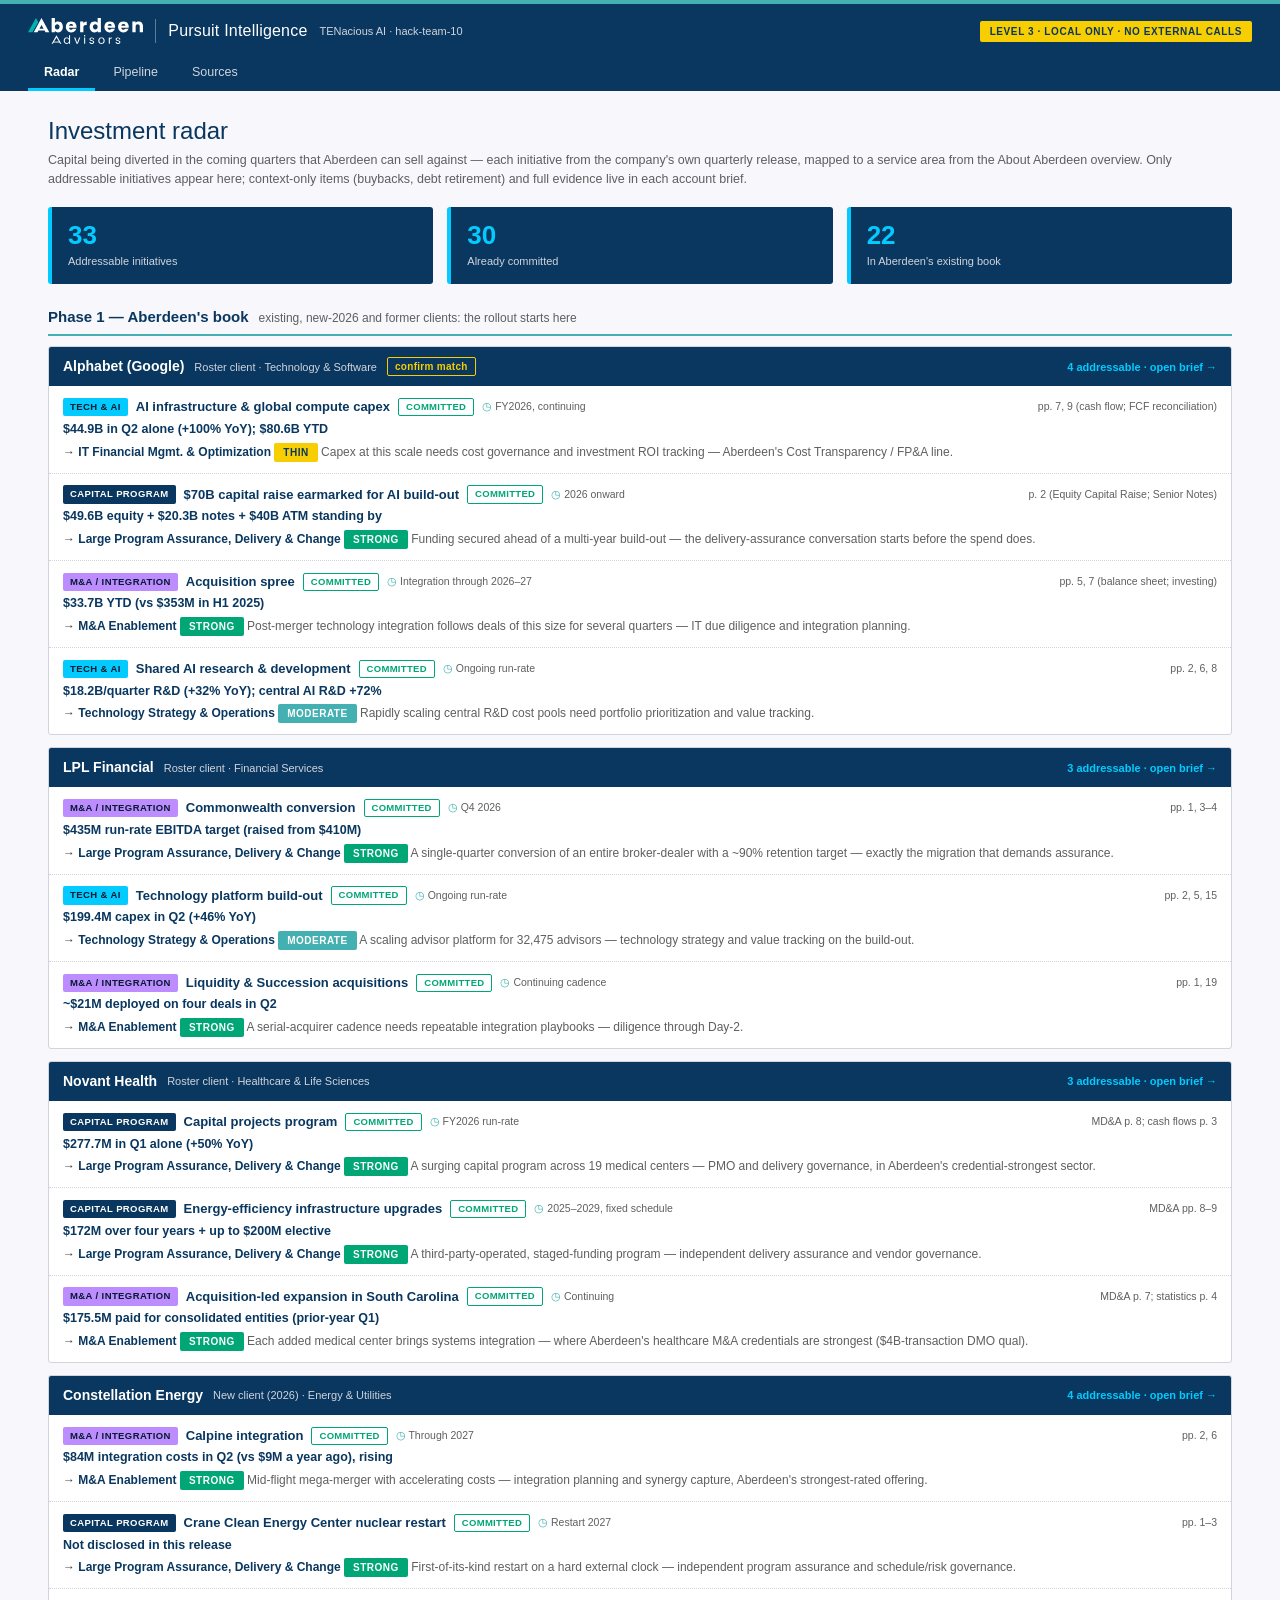
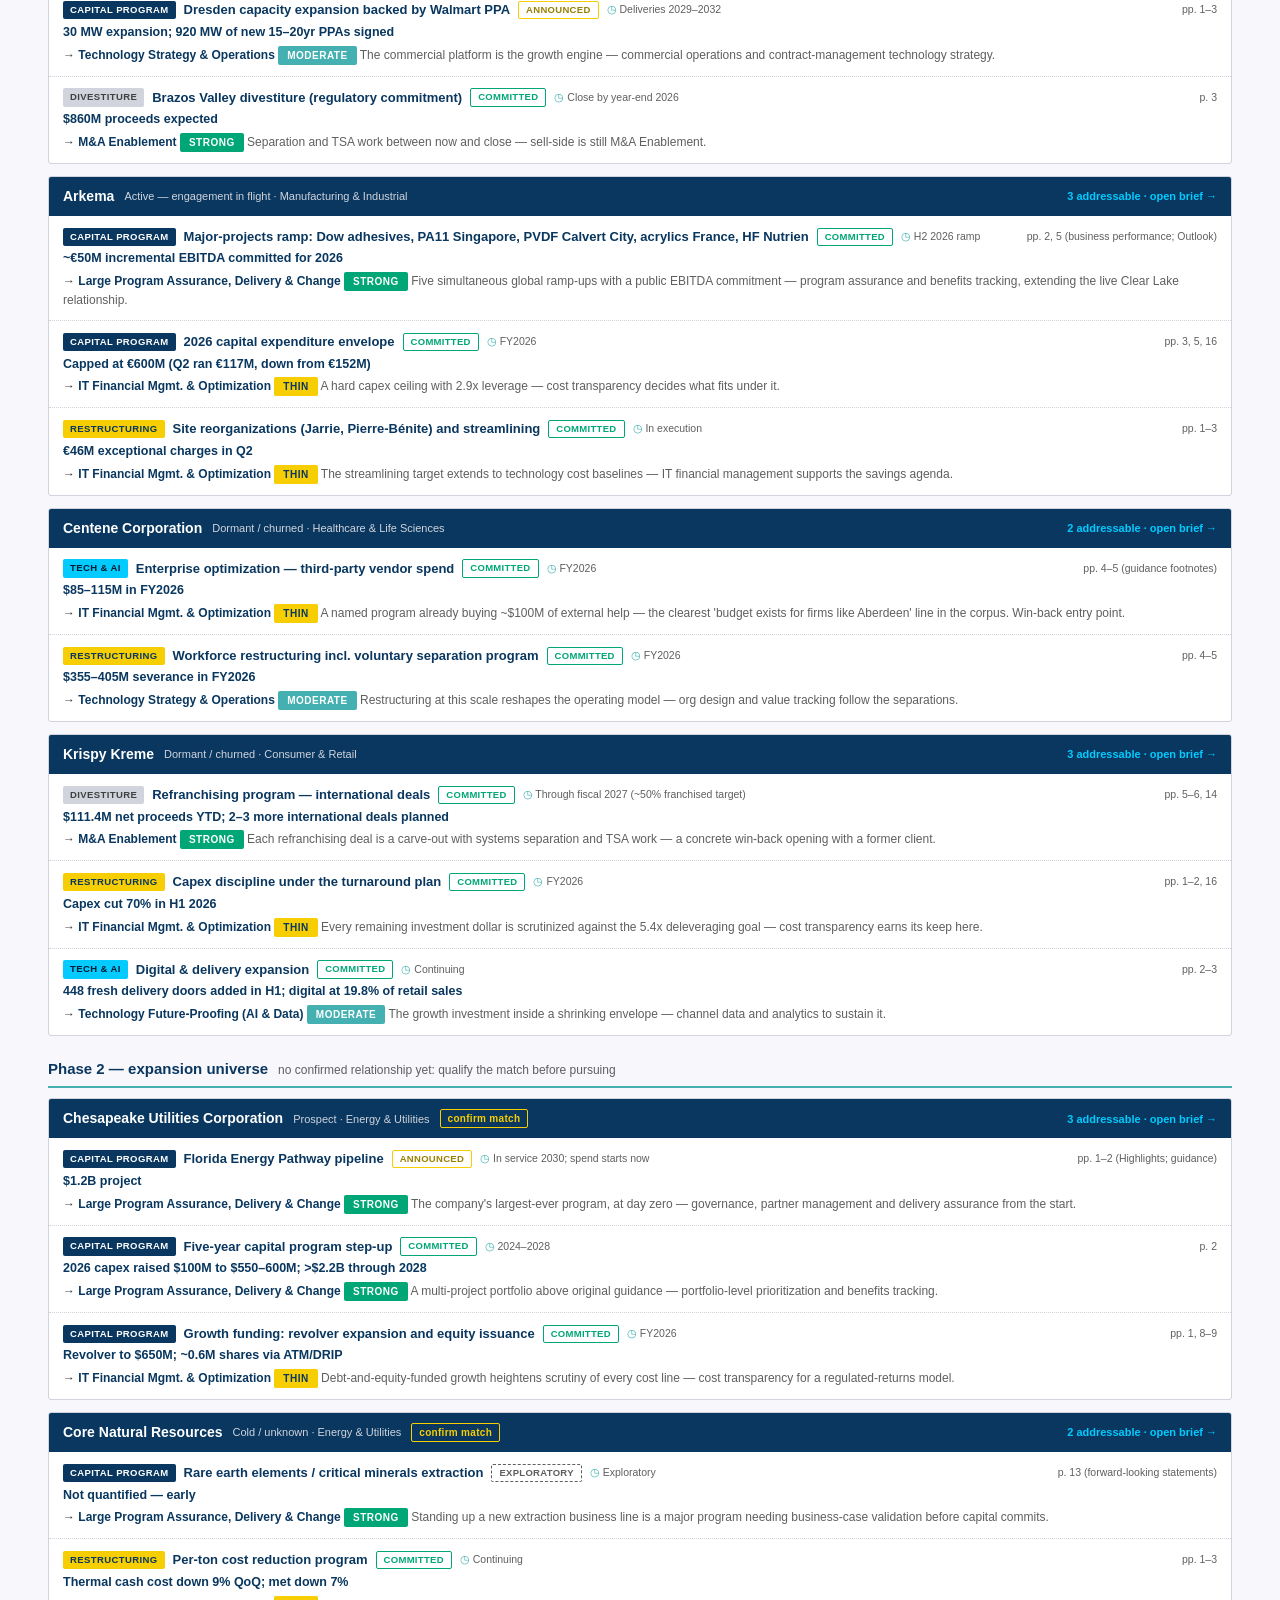
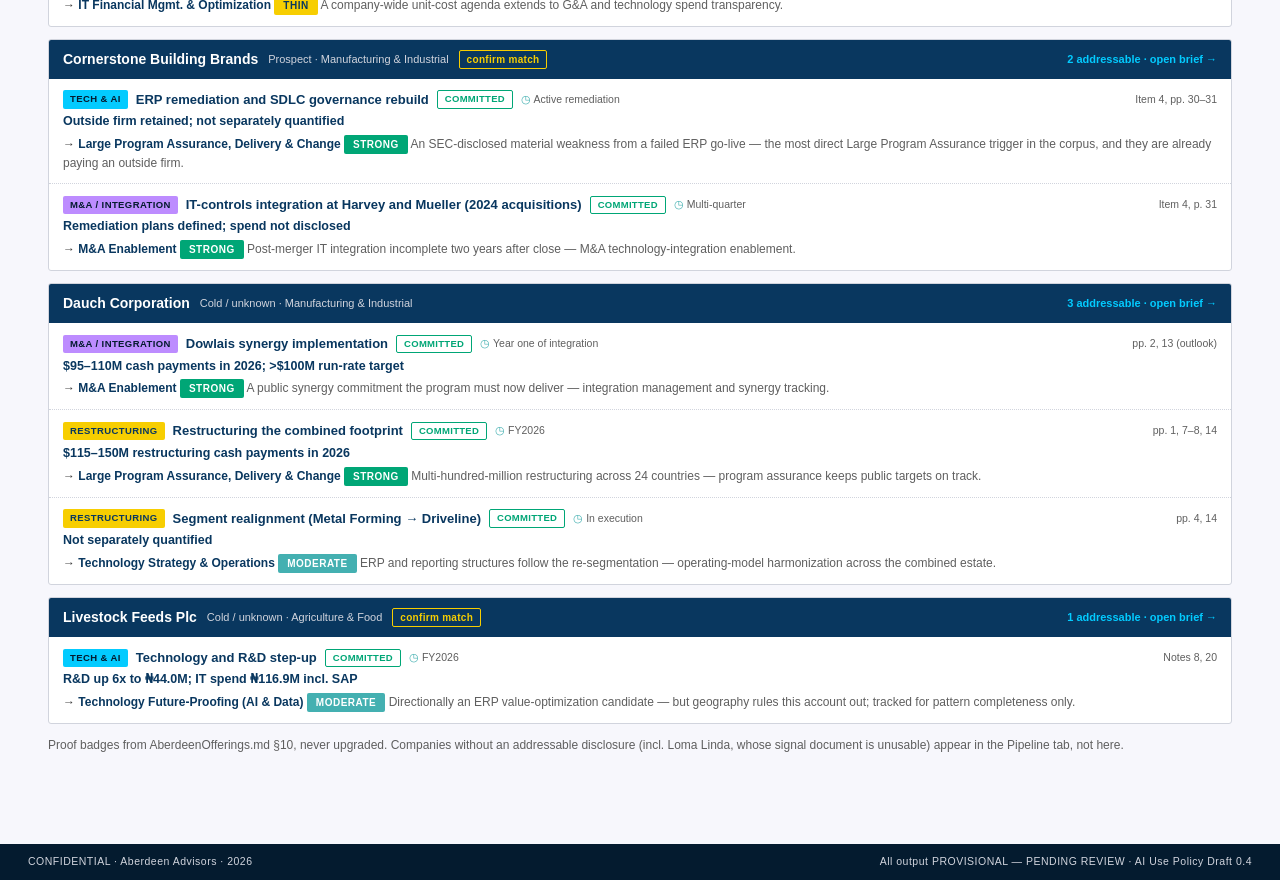
==== commit f891a91d: "﻿Replace the placeholder brandmark with the real Aberdeen logo The topbar previously used a typograp" ====
--- a/app/index.html
+++ b/app/index.html
@@ -10,8 +10,8 @@
   <header class="topbar">
     <div class="topbar-row">
       <div class="brandmark">
-        <span class="chev">&#10095;&#10095;</span>
-        <h1>Aberdeen Pursuit Intelligence</h1>
+        <img class="logo" src="[data-uri]" alt="Aberdeen Advisors" />
+        <h1>Pursuit Intelligence</h1>
         <span class="sub">TENacious AI &middot; hack-team-10</span>
       </div>
       <span class="level3">LEVEL 3 &middot; LOCAL ONLY &middot; NO EXTERNAL CALLS</span>
--- a/app/styles.css
+++ b/app/styles.css
@@ -1,26 +1,27 @@
-/* Aberdeen Pursuit Intelligence — CURRENT brand system (SKILL.md §2.1)
-   Flat, dense, navy-dominant, confident. No shadows, no gradients (except
-   where a surface needs separation), no decoration. */
+/* Aberdeen Pursuit Intelligence — styled per the official theme extracted
+   from "Aberdeen Slide Template_July 2025.pptx" (ppt/theme/theme1.xml):
+   colour scheme "Aberdeen Colors", font scheme "Aberdeen Poppins"
+   (Poppins major AND minor), title 24pt regular navy, body 14pt #404040.
+   Flat, dense, navy-dominant, confident. */
 
 :root {
-  --navy: #09375F;
-  --navy-dark: #091C4D;
-  --navy-mid: #094E78;
-  --teal-heritage: #44B0B1;
-  --teal-signal: #03C0C1;
-  --teal-light: #E7F5F5;
-  --amber: #F7CE01;
-  --blue-cta: #027BCE;
-  --white: #FFFFFF;
-  --grey-light: #D1D4DD;
-  --body: #404040;
-  --grey-dark: #5F5F5F;
-  --cyan: #03CBFF;
-  --green: #00A676;
-  --purple: #BD8CFF;
-  --red: #D85049;
+  --navy: #09375F;         /* lt2 / accent1 — titles, dark surfaces */
+  --navy-dark: #041B2F;    /* folHlink — deepest brand value */
+  --teal-heritage: #44B0B1;/* dk2 — surface teal */
+  --teal-signal: #03CBFF;  /* accent2 — THE bright accent of this theme */
+  --teal-light: #E7F5F5;   /* derived tint of dk2 for panel fills */
+  --amber: #F7CE01;        /* accent4 */
+  --blue-cta: #0072AD;     /* hlink */
+  --white: #FFFFFF;        /* lt1 */
+  --grey-light: #D1D4DD;   /* derived neutral (borders) */
+  --body: #404040;         /* dk1 / tx1 — all body copy */
+  --grey-dark: #5F5F5F;    /* derived neutral (captions) */
+  --cyan: #03CBFF;         /* accent2 */
+  --green: #00A676;        /* accent3 */
+  --purple: #BD8CFF;       /* accent5 */
+  --red: #D85049;          /* accent6 */
   --bg: #F7F7FC;
-  --font: "Poppins", "Montserrat", "Segoe UI", Calibri, sans-serif;
+  --font: "Poppins", Arial, sans-serif; /* template fallback chain */
 }
 
 * { margin: 0; padding: 0; box-sizing: border-box; }
@@ -29,7 +30,7 @@
   font-family: var(--font);
   color: var(--body);
   background: var(--bg);
-  font-size: 13.5px;
+  font-size: 14px;   /* template body style lvl1 = 14pt */
   line-height: 1.5;
 }
 
@@ -41,9 +42,12 @@
   padding: 14px 28px 0;
 }
 .topbar-row { display: flex; align-items: center; gap: 16px; }
-.brandmark { display: flex; align-items: baseline; gap: 10px; }
-.brandmark .chev { color: var(--teal-signal); font-weight: 700; font-size: 20px; }
-.brandmark h1 { font-size: 17px; font-weight: 600; letter-spacing: .2px; }
+.brandmark { display: flex; align-items: center; gap: 12px; }
+.brandmark .logo { height: 26px; width: auto; display: block; }
+.brandmark h1 {
+  font-size: 16px; font-weight: 500; letter-spacing: .2px;
+  padding-left: 12px; border-left: 1px solid rgba(255,255,255,.35);
+}
 .brandmark .sub { font-size: 11px; color: var(--grey-light); font-weight: 400; }
 .level3 {
   margin-left: auto; font-size: 10px; font-weight: 600; letter-spacing: .6px;
@@ -61,7 +65,8 @@
 .container { max-width: 1240px; margin: 0 auto; padding: 22px 28px 60px; }
 
 /* ---------- generic ---------- */
-h2.viewtitle { color: var(--navy); font-size: 21px; font-weight: 600; margin-bottom: 2px; }
+/* Template title style: 24pt, regular weight, Deep Navy */
+h2.viewtitle { color: var(--navy); font-size: 24px; font-weight: 400; margin-bottom: 2px; }
 .viewsub { color: var(--grey-dark); font-size: 12.5px; margin-bottom: 18px; }
 .card {
   background: var(--white); border: 1px solid var(--grey-light);
@@ -77,7 +82,7 @@
 @media (max-width: 900px) { .grid2, .grid3 { grid-template-columns: 1fr; } }
 
 .muted { color: var(--grey-dark); font-size: 12px; }
-.small { font-size: 11.5px; }
+.small { font-size: 12px; } /* template sub-level = 12pt */
 
 /* ---------- chips & badges ---------- */
 .chip {
@@ -85,7 +90,7 @@
   padding: 2px 8px; border-radius: 2px; text-transform: uppercase; white-space: nowrap;
 }
 .chip.filing        { background: var(--navy); color: var(--white); }
-.chip.pressrelease  { background: var(--navy-mid); color: var(--white); }
+.chip.pressrelease  { background: var(--cyan); color: var(--navy-dark); }
 .chip.digest        { background: var(--grey-light); color: var(--body); }
 .chip.instruction   { background: var(--teal-heritage); color: var(--white); }
 .chip.inference     { background: var(--white); color: var(--grey-dark); border: 1px dashed var(--grey-dark); }
@@ -165,19 +170,10 @@
   font-size: 12.5px; cursor: pointer; padding: 0; margin-bottom: 12px;
 }
 .acct-header { border-left: 5px solid var(--teal-heritage); padding-left: 16px; margin-bottom: 16px; }
-.acct-header h2 { color: var(--navy); font-size: 24px; font-weight: 600; }
+.acct-header h2 { color: var(--navy); font-size: 24px; font-weight: 400; }
 .acct-header .meta { display: flex; flex-wrap: wrap; gap: 8px; margin-top: 6px; align-items: center; }
 .playline { margin-top: 8px; font-size: 13.5px; color: var(--navy); font-weight: 500; }
 .playline b { color: var(--teal-signal); }
-
-.scorebreak { display: flex; gap: 0; border: 1px solid var(--grey-light); border-radius: 3px; overflow: hidden; margin-bottom: 14px; }
-.scorebreak .seg { flex: 1; padding: 10px 14px; background: var(--white); border-right: 1px solid var(--grey-light); }
-.scorebreak .seg:last-child { border-right: none; }
-.scorebreak .seg .n { font-size: 20px; font-weight: 700; color: var(--navy); }
-.scorebreak .seg .cap { font-size: 10.5px; color: var(--grey-dark); text-transform: uppercase; letter-spacing: .4px; }
-.scorebreak .seg.total { background: var(--navy); }
-.scorebreak .seg.total .n { color: var(--teal-signal); }
-.scorebreak .seg.total .cap { color: var(--grey-light); }
 
 .signal { border: 1px solid var(--grey-light); border-left: 4px solid var(--teal-heritage); border-radius: 2px; padding: 12px 14px; margin-bottom: 10px; background: var(--white); }
 .signal .sig-head { display: flex; align-items: center; gap: 8px; flex-wrap: wrap; }
@@ -188,7 +184,7 @@
   border-left: 3px solid var(--teal-signal); font-style: italic; font-size: 12.5px;
 }
 .signal .maps { margin-top: 7px; font-size: 12px; }
-.signal .maps b { color: var(--navy-mid); }
+.signal .maps b { color: var(--navy); }
 .sig-src { font-size: 10.5px; color: var(--grey-dark); margin-left: auto; }
 
 .finrow { display: flex; flex-wrap: wrap; gap: 10px; margin-bottom: 4px; }
@@ -204,7 +200,7 @@
 .offer-rec .oh { display: flex; align-items: center; gap: 10px; flex-wrap: wrap; }
 .offer-rec .oname { font-weight: 600; color: var(--navy); }
 .offer-rec .osub { font-size: 11.5px; color: var(--grey-dark); }
-.cred { margin-top: 8px; padding: 8px 12px; background: var(--bg); border-left: 3px solid var(--navy-mid); font-size: 12px; }
+.cred { margin-top: 8px; padding: 8px 12px; background: var(--bg); border-left: 3px solid var(--teal-heritage); font-size: 12px; }
 .cred .ct { color: var(--grey-dark); font-size: 11px; margin-top: 2px; }
 .inflight { color: var(--red); font-weight: 600; font-size: 10.5px; letter-spacing: .3px; }
 
@@ -240,9 +236,9 @@
   display: flex; align-items: center; gap: 10px; flex-wrap: wrap;
   background: var(--navy); color: var(--white); padding: 9px 14px; cursor: pointer;
 }
-.inv-card .inv-head:hover { background: var(--navy-mid); }
+.inv-card .inv-head:hover { background: var(--navy-dark); }
 .inv-card .inv-head:focus-visible {
-  background: var(--navy-mid);
+  background: var(--navy-dark);
   outline: 2px solid var(--teal-signal); outline-offset: -2px;
 }
 .inv-card .inv-head .nm { font-weight: 600; font-size: 14px; }
@@ -253,9 +249,9 @@
 .inv-item:last-child { border-bottom: none; }
 .inv-item .row1 { display: flex; align-items: center; gap: 8px; flex-wrap: wrap; }
 .inv-item .init { font-weight: 600; color: var(--navy); font-size: 13px; }
-.inv-item .amt { color: var(--navy-mid); font-weight: 700; font-size: 12.5px; }
+.inv-item .amt { color: var(--navy); font-weight: 700; font-size: 12.5px; }
 .inv-item .angle { margin-top: 4px; font-size: 12px; }
-.inv-item .angle b { color: var(--navy-mid); }
+.inv-item .angle b { color: var(--navy); }
 .inv-item .ev { margin-top: 3px; font-size: 11.5px; color: var(--grey-dark); }
 .inv-item.ctx { background: var(--bg); }
 .inv-item.ctx .init { color: var(--grey-dark); font-weight: 500; }
@@ -265,7 +261,7 @@
   padding: 2px 7px; border-radius: 2px; text-transform: uppercase; white-space: nowrap;
 }
 .itype.tech-ai         { background: var(--cyan); color: var(--navy-dark); }
-.itype.capital-program { background: var(--navy-mid); color: var(--white); }
+.itype.capital-program { background: var(--navy); color: var(--white); }
 .itype.ma-integration  { background: var(--purple); color: var(--navy-dark); }
 .itype.restructuring   { background: var(--amber); color: var(--navy); }
 .itype.capital-returns { background: var(--green); color: var(--white); }
@@ -295,7 +291,7 @@
   border: none; border-radius: 2px; padding: 9px 18px;
 }
 .btn.primary { background: var(--navy); color: var(--white); }
-.btn.primary:hover { background: var(--navy-mid); }
+.btn.primary:hover { background: var(--navy-dark); }
 .btn.ghost { background: var(--white); color: var(--navy); border: 1px solid var(--navy); }
 
 .provisional {
@@ -312,7 +308,7 @@
 
 /* ---------- sources view ---------- */
 table.srcs { width: 100%; border-collapse: collapse; background: var(--white); font-size: 12px; }
-table.srcs th { background: var(--navy-mid); color: var(--white); text-align: left; padding: 8px 10px; font-size: 10.5px; text-transform: uppercase; letter-spacing: .4px; }
+table.srcs th { background: var(--navy); color: var(--white); text-align: left; padding: 8px 10px; font-size: 10.5px; text-transform: uppercase; letter-spacing: .4px; }
 table.srcs td { padding: 8px 10px; border-bottom: 1px solid var(--grey-light); vertical-align: top; }
 
 .guardrail { display: flex; gap: 10px; padding: 8px 0; border-bottom: 1px dotted var(--grey-light); font-size: 12.5px; }
@@ -332,11 +328,11 @@
    where they were. Teal outline, offset so it reads against both the white
    table and the teal-light hover state. */
 :focus-visible {
-  outline: 2px solid var(--teal-signal, #03C0C1);
+  outline: 2px solid var(--teal-signal, #03CBFF);
   outline-offset: 2px;
 }
 table.accounts tr.acct-row:focus-visible {
-  outline: 2px solid var(--teal-signal, #03C0C1);
+  outline: 2px solid var(--teal-signal, #03CBFF);
   outline-offset: -2px;
 }
 table.accounts tr.acct-row:focus-visible td { background: var(--teal-light); }
